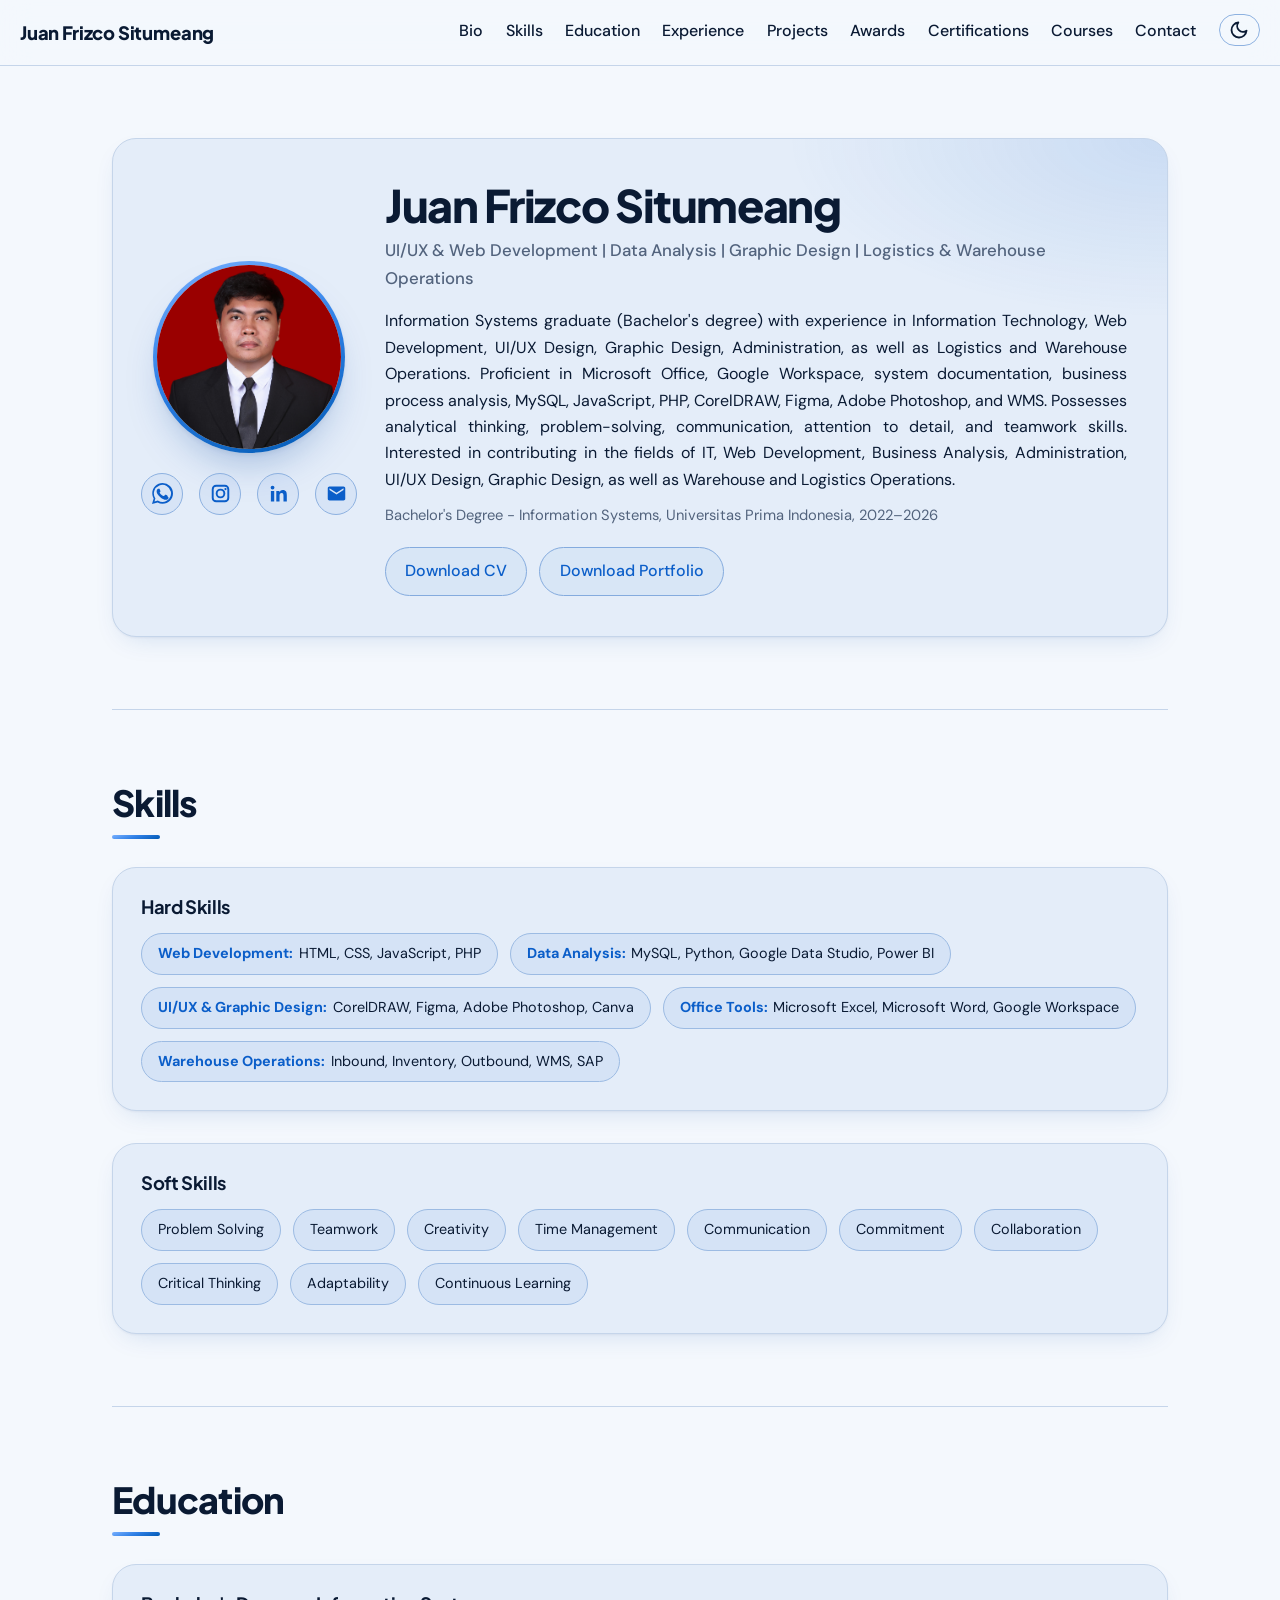
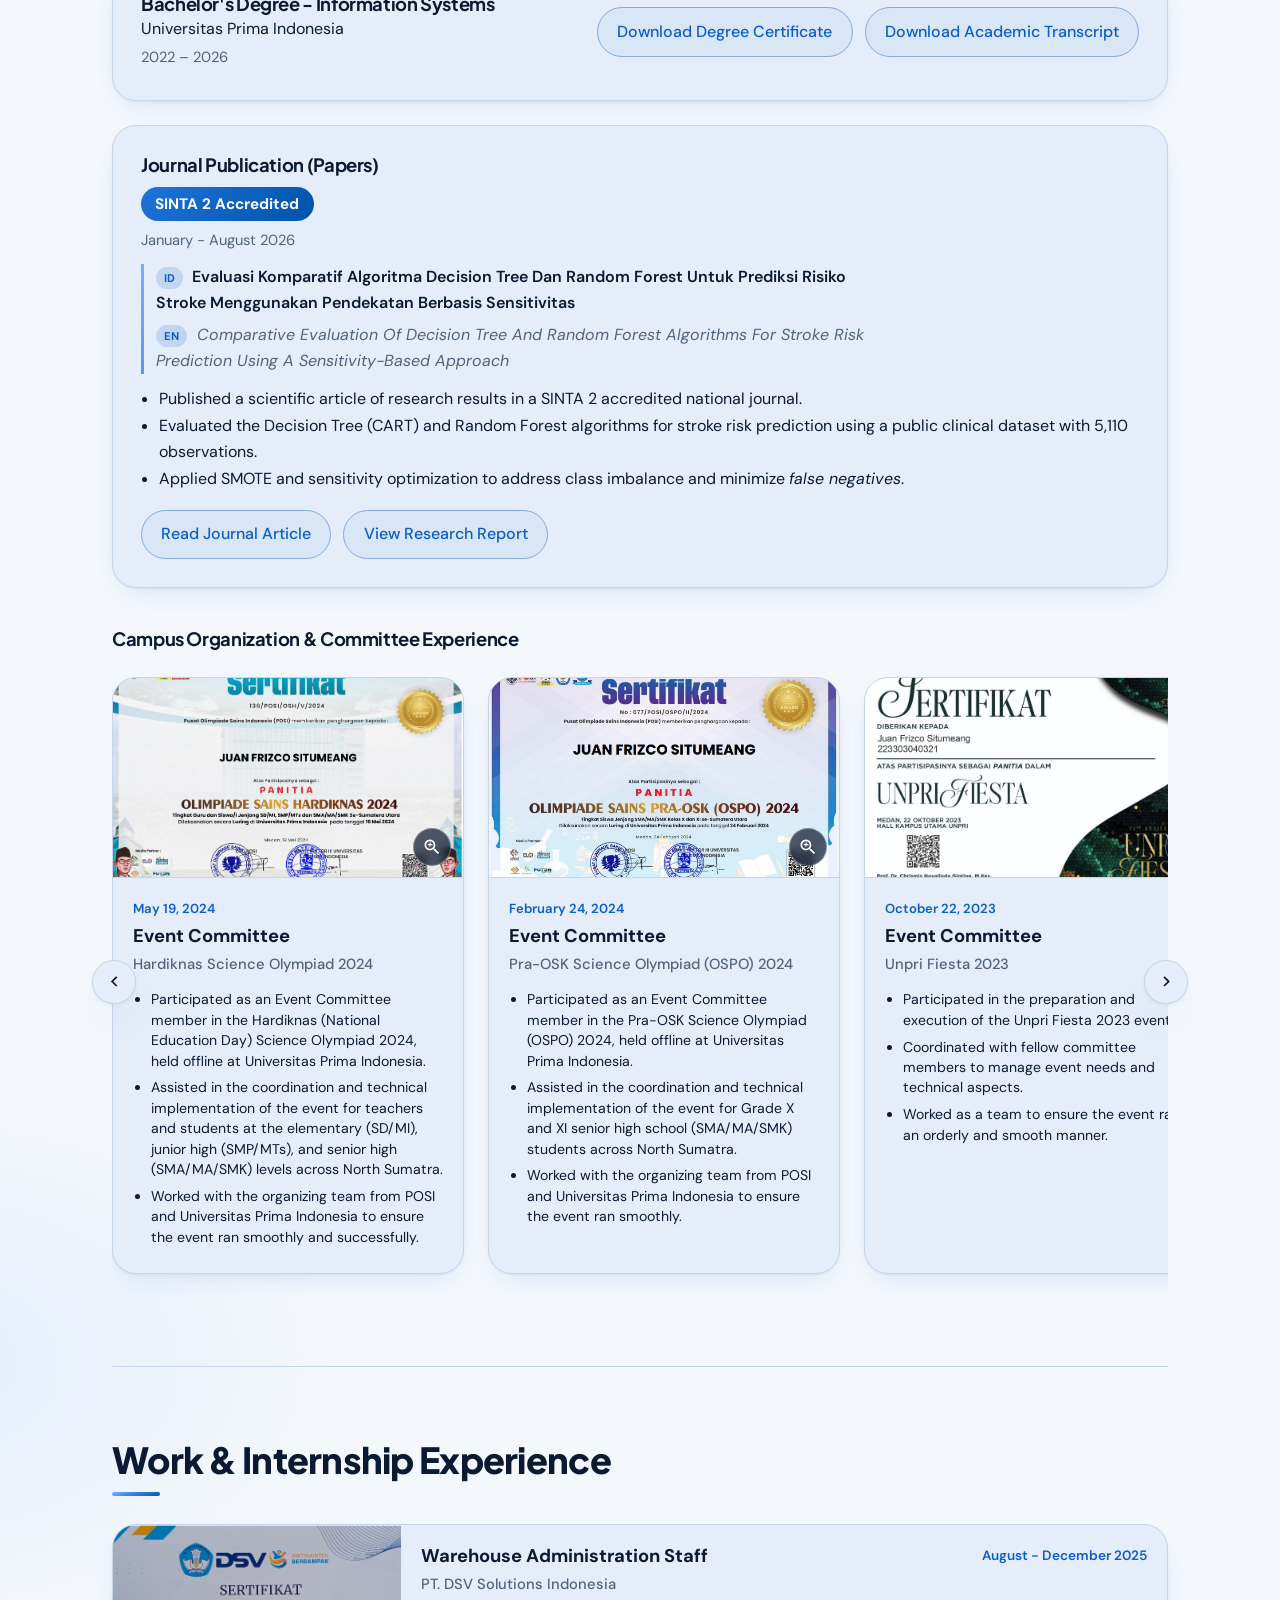
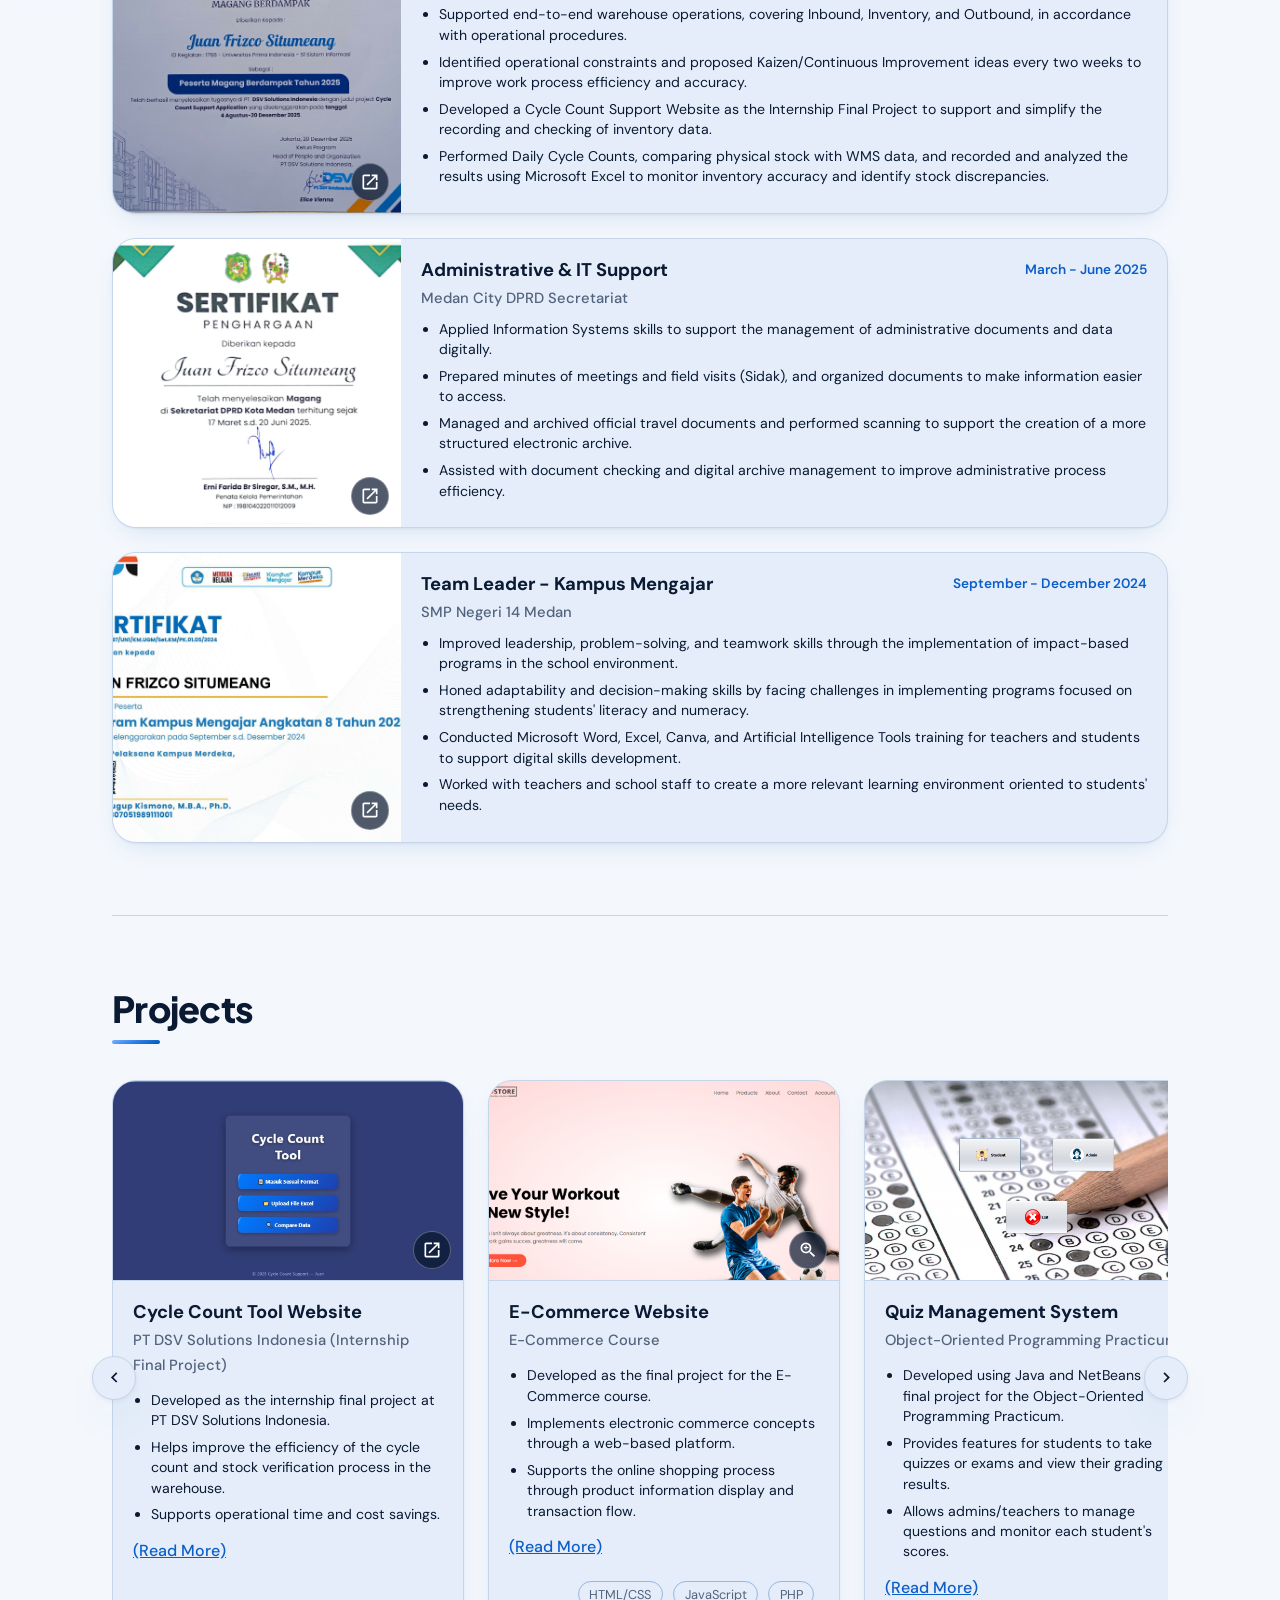
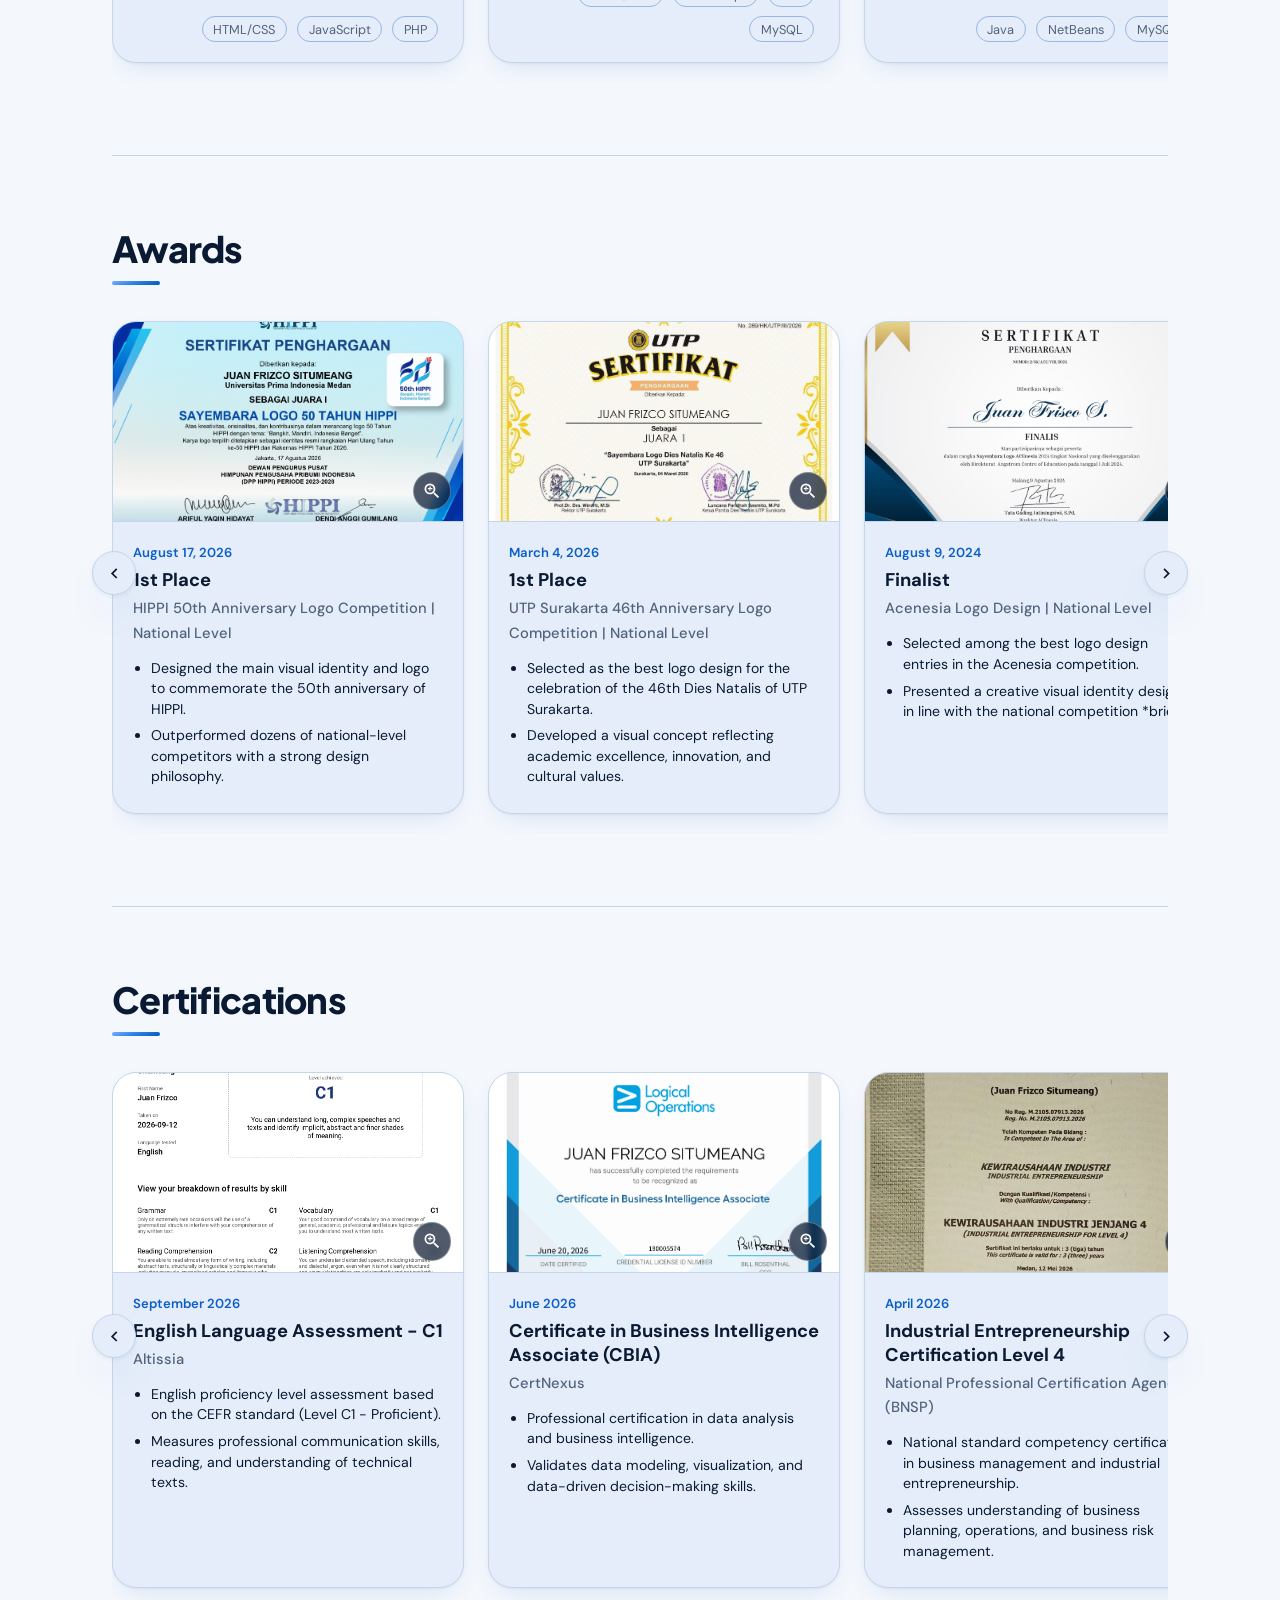
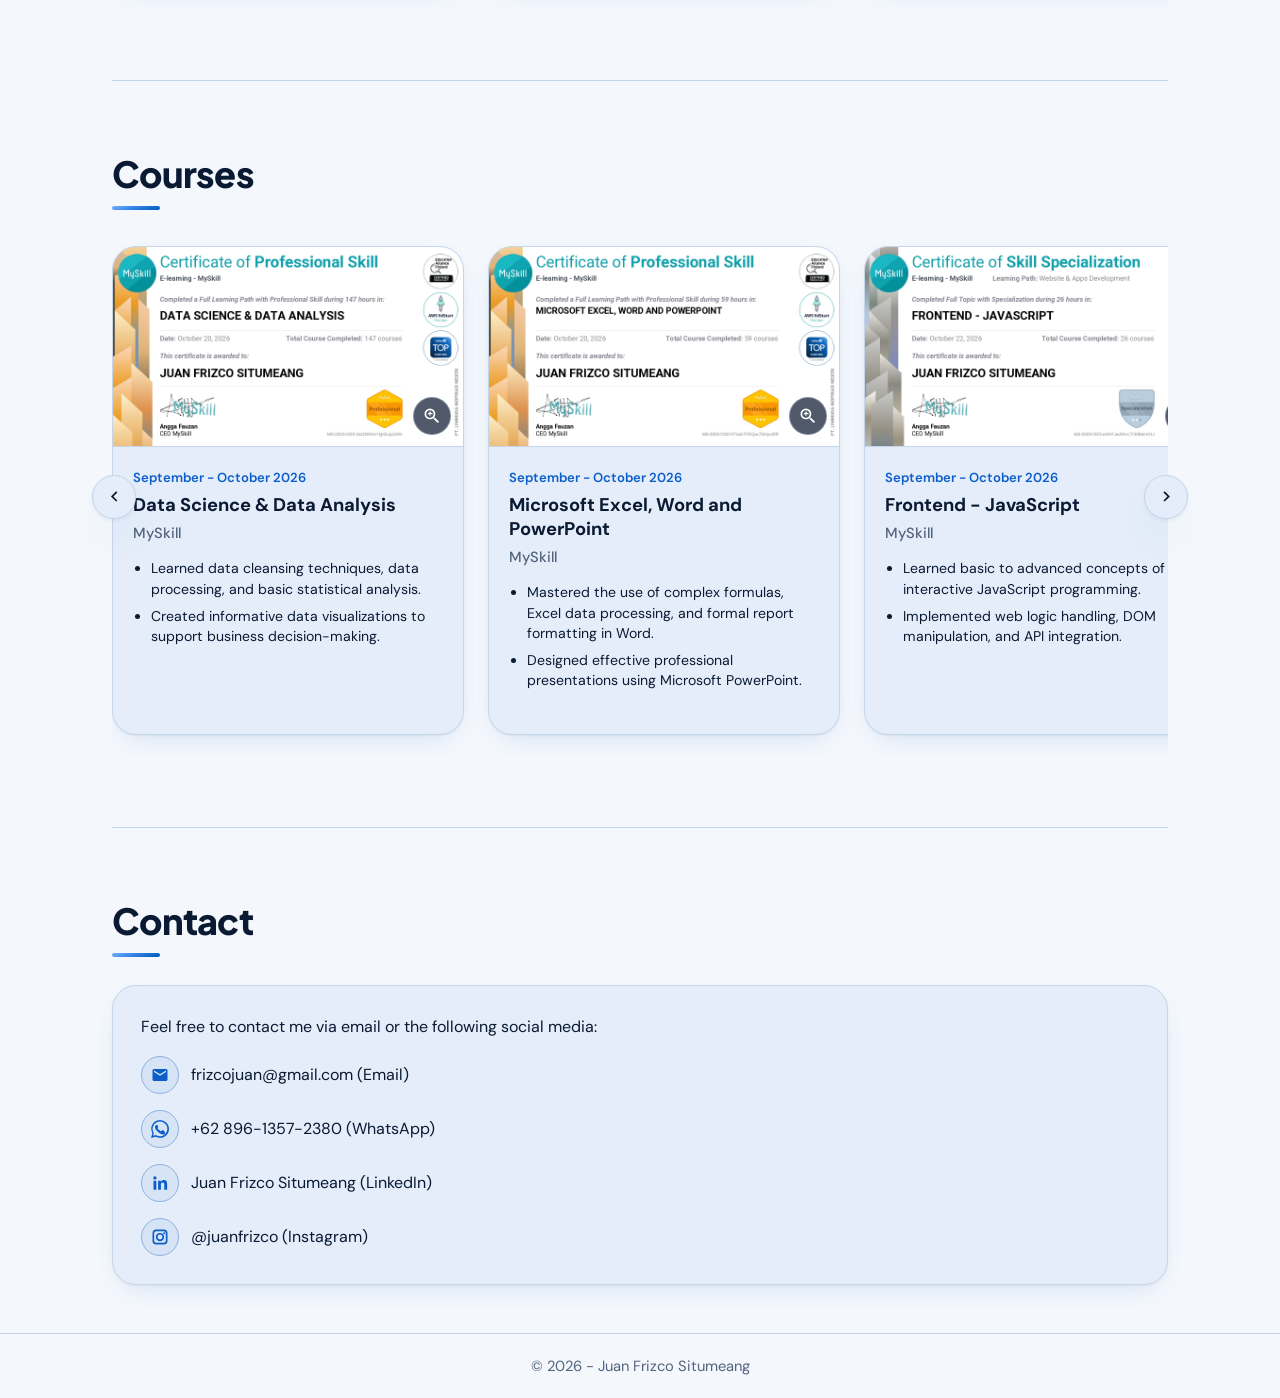
==== index.html @ dff6f7a7 "Add files via upload" ====
<!DOCTYPE html>
<html lang="en">
<head>
<meta charset="utf-8">
<meta name="viewport" content="width=device-width, initial-scale=1">
<title>Juan Frizco Situmeang | Portfolio </title>
<meta name="description" content="Portfolio of Juan Frizco Situmeang">
<link rel="icon" type="image/png" href="logojuone.png">
<link rel="preconnect" href="https://fonts.googleapis.com">
<link rel="preconnect" href="https://fonts.gstatic.com" crossorigin>
<link href="https://fonts.googleapis.com/css2?family=Plus+Jakarta+Sans:wght@600;700;800&family=DM+Sans:wght@400;500;700&display=swap" rel="stylesheet">
<link rel="stylesheet" href="style.css">
</head>
<body>

<header>
  <div class="bar">
    <a class="brand" href="#bio"> Juan Frizco Situmeang</a>
    <nav aria-label="Main navigation">
      <ul>
        <li><a href="#bio">Bio</a></li>
        <li><a href="#skills">Skills</a></li>
        <li><a href="#education">Education</a></li>
        <li><a href="#experience">Experience</a></li>
        <li><a href="#projects">Projects</a></li>
        <li><a href="#awards">Awards</a></li>
        <li><a href="#certificates">Certifications</a></li>
        <li><a href="#courses">Courses</a></li>
        <li><a href="#contact">Contact</a></li>
        <!-- Dark/Light Mode Button -->
        <li>
          <button id="themeToggle" class="theme-toggle-btn" aria-label="Toggle Theme" title="Toggle Theme">
            <span id="themeIcon" style="display: inline-flex; align-items: center; justify-content: center;">
              <svg viewBox="0 0 24 24" width="20" height="20" fill="none" stroke="currentColor" stroke-width="2.2" stroke-linecap="round" stroke-linejoin="round"><path d="M21 12.79A9 9 0 1 1 11.21 3 7 7 0 0 0 21 12.79z"/></svg>
            </span>
          </button>
        </li>
      </ul>
    </nav>
  </div>
</header>

<main>

<section id="bio">
    <div class="info-card">
      <div class="profile">
        
        <!-- Left Column: Avatar Photo & Social Media Icons -->
        <div class="profile-left">
          <div class="avatar">
            <img src="unnamed.jpg" alt="Photo of Juan">
          </div>

          <div class="social-links" aria-label="Social media">
            <a href="https://wa.me/6289613572380" target="_blank" rel="noopener noreferrer" aria-label="WhatsApp" title="WhatsApp">
              <svg viewBox="0 0 24 24" aria-hidden="true">
                <path d="M20.5 3.5A11.8 11.8 0 0 0 12.1 0C5.6 0 .3 5.3.3 11.8c0 2.1.6 4.2 1.6 6L0 24l6.4-1.7a12 12 0 0 0 5.7 1.4h.1c6.5 0 11.8-5.3 11.8-11.8 0-3.2-1.3-6.2-3.5-8.4ZM12.1 21.7a9.8 9.8 0 0 1-5-1.4l-.4-.2-3.8 1 1-3.7-.3-.4a9.8 9.8 0 1 1 8.5 4.7Zm5.4-7.3c-.3-.2-1.7-.9-2-.9-.3-.1-.5-.2-.7.2-.2.3-.8.9-1 1.1-.2.2-.4.2-.7.1-1.9-.9-3.1-1.7-4.3-3.8-.3-.5.3-.5.8-1.5.1-.2 0-.4 0-.6l-.9-2.1c-.2-.5-.5-.4-.7-.4h-.6c-.2 0-.6.1-.9.4-.3.3-1.2 1.2-1.2 2.8s1.2 3.2 1.4 3.4c.2.2 2.4 3.7 5.9 5.2 2.2 1 3.1 1.1 4.2.9.7-.1 1.7-.7 1.9-1.4.2-.7.2-1.3.1-1.4-.1-.2-.3-.3-.6-.5Z"/>
              </svg>
            </a>
            <a href="https://www.instagram.com/juanfrizco/" target="_blank" rel="noopener noreferrer" aria-label="Instagram" title="Instagram">
              <svg viewBox="0 0 24 24" aria-hidden="true">
                <path d="M7 2h10a5 5 0 0 1 5 5v10a5 5 0 0 1-5 5H7a5 5 0 0 1-5-5V7a5 5 0 0 1 5-5Zm0 2.2A2.8 2.8 0 0 0 4.2 7v10A2.8 2.8 0 0 0 7 19.8h10a2.8 2.8 0 0 0 2.8-2.8V7A2.8 2.8 0 0 0 17 4.2H7Zm5 2.3a5.5 5.5 0 1 1 0 11 5.5 5.5 0 0 1 0-11Zm0 2.2a3.3 3.3 0 1 0 0 6.6 3.3 3.3 0 0 0 0-6.6Zm5.7-3.1a1.3 1.3 0 1 1 0 2.6 1.3 1.3 0 0 1 0-2.6Z"/>
              </svg>
            </a>
            <a href="https://www.linkedin.com/in/juan-frizco-situmeang" target="_blank" rel="noopener noreferrer" aria-label="LinkedIn" title="LinkedIn">
              <svg viewBox="0 0 24 24" aria-hidden="true">
                <path d="M5.2 3a2.2 2.2 0 1 1 0 4.4 2.2 2.2 0 0 1 0-4.4ZM3.3 9h3.8v12H3.3V9Zm6.2 0h3.6v1.6h.1A4 4 0 0 1 16.8 8c4 0 4.7 2.6 4.7 6V21h-3.8v-6.2c0-1.5 0-3.4-2.1-3.4s-2.4 1.6-2.4 3.3V21H9.5V9Z"/>
              </svg>
            </a>
            <a href="https://mail.google.com/mail/?view=cm&fs=1&to=frizcojuan@gmail.com" target="_blank" rel="noopener noreferrer" aria-label="Email" title="Email">
              <svg viewBox="0 0 24 24" aria-hidden="true">
                <path d="M20 4H4c-1.1 0-1.99.9-1.99 2L2 18c0 1.1.9 2 2 2h16c1.1 0 2-.9 2-2V6c0-1.1-.9-2-2-2zm0 4l-8 5-8-5V6l8 5 8-5v2z"/>
              </svg>
            </a>
          </div>
        </div>

        <!-- Right Column: Profile Description & Download Buttons -->
        <div class="profile-content">
          <h1>Juan Frizco Situmeang</h1>
          <p class="role">UI/UX & Web Development | Data Analysis | Graphic Design | Logistics & Warehouse Operations</p>
          <p style="text-align: justify;">
              Information Systems graduate (Bachelor's degree) with experience in Information Technology, Web Development, UI/UX Design, Graphic Design, Administration, as well as Logistics and Warehouse Operations. Proficient in Microsoft Office, Google Workspace, system documentation, business process analysis, MySQL, JavaScript, PHP, CorelDRAW, Figma, Adobe Photoshop, and WMS. Possesses analytical thinking, problem-solving, communication, attention to detail, and teamwork skills. Interested in contributing in the fields of IT, Web Development, Business Analysis, Administration, UI/UX Design, Graphic Design, as well as Warehouse and Logistics Operations.
          </p>
          <p class="meta">Bachelor's Degree - Information Systems, Universitas Prima Indonesia, 2022–2026</p>

        <div class="download-links" aria-label="Download profile documents">
          <a href="CV_JuanFrizcoSitumeang_.pdf" class="download-btn" target="_blank" rel="noopener noreferrer">Download CV</a>
          <a href="portfolio.pdf" class="download-btn" target="_blank" rel="noopener noreferrer">Download Portfolio</a>
        </div>
        </div>

      </div>
    </div>
  </section>

<section id="skills">
    <h2>Skills</h2>
    <div class="skills-container">
      
      <!-- Hard Skills Bubble Card -->
      <div class="info-card">
        <h3>Hard Skills</h3>
        <div class="badge-wrapper" style="margin-top: 1rem;">
          <span class="skill-badge"><strong>Web Development:</strong> HTML, CSS, JavaScript, PHP</span>
          <span class="skill-badge"><strong>Data Analysis:</strong> MySQL, Python, Google Data Studio, Power BI</span>
          <span class="skill-badge"><strong>UI/UX & Graphic Design:</strong>CorelDRAW, Figma, Adobe Photoshop, Canva</span>
          <span class="skill-badge"><strong>Office Tools:</strong> Microsoft Excel, Microsoft Word, Google Workspace</span>
          <span class="skill-badge"><strong>Warehouse Operations:</strong> Inbound, Inventory, Outbound, WMS, SAP</span>
        </div>
      </div>

      <!-- Soft Skills Bubble Card -->
      <div class="info-card">
        <h3>Soft Skills</h3>
        <div class="badge-wrapper" style="margin-top: 1rem;">
          <span class="skill-badge">Problem Solving</span>
          <span class="skill-badge">Teamwork</span>
          <span class="skill-badge">Creativity</span>
          <span class="skill-badge">Time Management</span>
          <span class="skill-badge">Communication</span>
          <span class="skill-badge">Commitment</span>
          <span class="skill-badge">Collaboration</span>
          <span class="skill-badge">Critical Thinking</span>
          <span class="skill-badge">Adaptability</span>
          <span class="skill-badge">Continuous Learning</span>
        </div>
      </div>
    </div>
  </section>

<section id="education">
    <h2>Education</h2>
    
    <div style="display: flex; flex-direction: column; gap: 1.5rem;">
      
      <!-- Formal Education Bubble Card -->
      <div class="info-card">
        <div class="edu-header">
          <div>
            <h3>Bachelor's Degree - Information Systems</h3>
            <p style="margin: 0.15rem 0 0.1rem 0;">Universitas Prima Indonesia</p>
            <div class="meta">2022 – 2026</div>
          </div>
          <div class="download-links" aria-label="Download academic documents">
            <a href="Sertifikat/Ijazah_JuanFrizco.pdf" class="download-btn" target="_blank" rel="noopener noreferrer">Download Degree Certificate </a>
            <a href="Sertifikat/Transkrip_Nilai_JuanFrizco.pdf" class="download-btn" target="_blank" rel="noopener noreferrer">Download Academic Transcript</a>
          </div>
        </div>
      </div>

      <!-- Journal Publication Bubble Card -->
      <div class="info-card">
        <h3 style="margin-bottom: 0.75rem;">Journal Publication (Papers)</h3>
        <div>
          <span class="sinta-badge">SINTA 2 Accredited</span>
          <div class="meta" style="margin-top: 0.4rem;">January - August 2026</div>

          <div class="journal-title-box">
            <p class="journal-title"><span class="lang-badge">ID</span> Evaluasi Komparatif Algoritma Decision Tree Dan Random Forest Untuk Prediksi Risiko Stroke Menggunakan Pendekatan Berbasis Sensitivitas</p>
            <p class="journal-title journal-en"><span class="lang-badge">EN</span> Comparative Evaluation Of Decision Tree And Random Forest Algorithms For Stroke Risk Prediction Using A Sensitivity-Based Approach</p>
          </div>
          <ul style="margin: 0.75rem 0; padding-left: 1.1rem;">
            <li>Published a scientific article of research results in a SINTA 2 accredited national journal.</li>
            <li>Evaluated the Decision Tree (CART) and Random Forest algorithms for stroke risk prediction using a public clinical dataset with 5,110 observations.</li>
            <li>Applied SMOTE and sensitivity optimization to address class imbalance and minimize <em>false negatives</em>.</li>
          </ul>

          <div class="download-links" style="margin-top: 1.1rem;">
            <a href="jurnal_juan.pdf" class="download-btn" target="_blank" rel="noopener noreferrer">Read Journal Article</a>
            <a href="https://perpustakaan.unprimdn.ac.id/research_reports/10580" class="download-btn" target="_blank" rel="noopener noreferrer">View Research Report</a>
          </div>
        </div>
      </div>

    </div>

    <!-- Campus Organization & Committee Experience Sub-section Slider -->
    <div style="margin-top: 2.5rem;">
      <h3>Campus Organization & Committee Experience</h3>
      
      <div class="carousel-wrapper">
        <button class="nav-arrow prev" id="prevBtn" aria-label="Scroll left" title="Previous">
          <svg viewBox="0 0 24 24"><path d="M15.41 7.41L14 6l-6 6 6 6 1.41-1.41L10.83 12z"/></svg>
        </button>

        <div class="carousel-container" id="orgCarousel">
          
      <div class="org-card">
        <div class="cert-img-container" onclick="openCertModal('Sertifikat/hardiknas.jpg')" role="button" tabindex="0" aria-label="View Hardiknas Science Olympiad 2024 Certificate">
          <img src="Sertifikat/hardiknas.jpg" alt="Hardiknas Science Olympiad 2024 Certificate" class="card-cert-img" onerror="this.src='https://via.placeholder.com/400x220?text=Sertifikat+Hardiknas'">
          <span class="zoom-btn" title="View full certificate">
            <svg viewBox="0 0 24 24" aria-hidden="true"><path d="M15.5 14h-.79l-.28-.27A6.471 6.471 0 0 0 16 9.5 6.5 6.5 0 1 0 9.5 16c1.61 0 3.09-.59 4.23-1.57l.27.28v.79l5 4.99L20.49 19l-4.99-5zm-6 0C7.01 14 5 11.99 5 9.5S7.01 5 9.5 5 14 7.01 14 9.5 11.99 14 9.5 14zm2.5-4h-2v2H9v-2H7V8.5h2v-2h1.5v2h2V10z"/></svg>
          </span>
        </div>
        <div class="card-body">
          <div class="card-date">May 19, 2024</div>
          <div class="card-title">Event Committee</div>
          <div class="card-subtitle">Hardiknas Science Olympiad 2024</div>
          <ul>
            <li>Participated as an Event Committee member in the Hardiknas (National Education Day) Science Olympiad 2024, held offline at Universitas Prima Indonesia.</li>
            <li>Assisted in the coordination and technical implementation of the event for teachers and students at the elementary (SD/MI), junior high (SMP/MTs), and senior high (SMA/MA/SMK) levels across North Sumatra.</li>
            <li>Worked with the organizing team from POSI and Universitas Prima Indonesia to ensure the event ran smoothly and successfully.</li>
          </ul>
        </div>
      </div>

      <!-- Card (Pra-OSK Science Olympiad 2024) -->
      <div class="org-card">
        <div class="cert-img-container" onclick="openCertModal('Sertifikat/posi.jpg')" role="button" tabindex="0" aria-label="View Pra-OSK Science Olympiad 2024 Certificate">
          <img src="Sertifikat/posi.jpg" alt="Pra-OSK Science Olympiad 2024 Certificate" class="card-cert-img" onerror="this.src='https://via.placeholder.com/400x220?text=Sertifikat+OSPO'">
          <span class="zoom-btn" title="View full certificate">
            <svg viewBox="0 0 24 24" aria-hidden="true"><path d="M15.5 14h-.79l-.28-.27A6.471 6.471 0 0 0 16 9.5 6.5 6.5 0 1 0 9.5 16c1.61 0 3.09-.59 4.23-1.57l.27.28v.79l5 4.99L20.49 19l-4.99-5zm-6 0C7.01 14 5 11.99 5 9.5S7.01 5 9.5 5 14 7.01 14 9.5 11.99 14 9.5 14zm2.5-4h-2v2H9v-2H7V8.5h2v-2h1.5v2h2V10z"/></svg>
          </span>
        </div>
        <div class="card-body">
          <div class="card-date">February 24, 2024</div>
          <div class="card-title">Event Committee</div>
          <div class="card-subtitle">Pra-OSK Science Olympiad (OSPO) 2024</div>
          <ul>
            <li>Participated as an Event Committee member in the Pra-OSK Science Olympiad (OSPO) 2024, held offline at Universitas Prima Indonesia.</li>
            <li>Assisted in the coordination and technical implementation of the event for Grade X and XI senior high school (SMA/MA/SMK) students across North Sumatra.</li>
            <li>Worked with the organizing team from POSI and Universitas Prima Indonesia to ensure the event ran smoothly.</li>
          </ul>
        </div>
      </div>

          <!-- Card 1 (With Zoom) -->
          <div class="org-card">
            <div class="cert-img-container" onclick="openCertModal('Sertifikat/Sertifikat_UnpriFiesta.jpg')">
              <img src="Sertifikat/Sertifikat_UnpriFiesta.jpg" alt="Unpri Fiesta 2023 Certificate" class="card-cert-img" onerror="this.src='https://via.placeholder.com/400x220?text=Sertifikat+Unpri+Fiesta'">
              <span class="zoom-btn" title="View full certificate">
                <svg viewBox="0 0 24 24"><path d="M15.5 14h-.79l-.28-.27A6.471 6.471 0 0 0 16 9.5 6.5 6.5 0 1 0 9.5 16c1.61 0 3.09-.59 4.23-1.57l.27.28v.79l5 4.99L20.49 19l-4.99-5zm-6 0C7.01 14 5 11.99 5 9.5S7.01 5 9.5 5 14 7.01 14 9.5 11.99 14 9.5 14zm2.5-4h-2v2H9v-2H7V8.5h2v-2h1.5v2h2V10z"/></svg>
              </span>
            </div>
            <div class="card-body">
              <div class="card-date">October 22, 2023</div>
              <div class="card-title">Event Committee</div>
              <div class="card-subtitle">Unpri Fiesta 2023</div>
              <ul>
                <li>Participated in the preparation and execution of the Unpri Fiesta 2023 event.</li>
                <li>Coordinated with fellow committee members to manage event needs and technical aspects.</li>
                <li>Worked as a team to ensure the event ran in an orderly and smooth manner.</li>
              </ul>
            </div>
          </div>

          <!-- Card 2 (Photo Retained, No Zoom) -->
          <div class="org-card">
            <div class="cert-img-container-static">
              <img src="Sertifikat/pamas.jpg" alt="PAMAS UNPRI Certificate" class="card-cert-img" onerror="this.src='https://via.placeholder.com/400x220?text=Sertifikat+PAMAS+UNPRI'">
            </div>
            <div class="card-body">
              <div class="card-date">June - August 2023</div>
              <div class="card-title">Graphic Design</div>
              <div class="card-subtitle">PAMAS Universitas Prima Indonesia</div>
              <ul>
                <li>Learned Web Programming, covering UI/UX Design, Front-End, and Back-End.</li>
                <li>Developed Data Analysis skills and visualization using various tools.</li>
                <li>Collaborated on technology projects to apply solutions and improve process efficiency.</li>
              </ul>
            </div>
          </div>

          <!-- Card 3 (Photo Retained, No Zoom) -->
          <div class="org-card">
            <div class="cert-img-container-static">
              <img src="Sertifikat/unpri_creative.png" alt="UNPRI Creative Certificate" class="card-cert-img" onerror="this.src='https://via.placeholder.com/400x220?text=Sertifikat+UNPRI+Creative'">
            </div>
            <div class="card-body">
              <div class="card-date">December 2022 – February 2023</div>
              <div class="card-title">Science and Technology Division</div>
              <div class="card-subtitle">UNPRI Creative</div>
              <ul>
                <li>Designed main posters for various events using CorelDRAW and Adobe Photoshop.</li>
                <li>Created graphic design materials, including posters, brochures, and social media content.</li>
                <li>Collaborated with the team to develop creative designs according to event needs while maintaining quality and timeliness.</li>
              </ul>
            </div>
          </div>

        </div>

        <button class="nav-arrow next" id="nextBtn" aria-label="Scroll right" title="Next">
          <svg viewBox="0 0 24 24"><path d="M10 6L8.59 7.41 13.17 12l-4.58 4.59L10 18l6-6z"/></svg>
        </button>
      </div>
    </div>
  </section>

<section id="experience">
    <h2>Work & Internship Experience</h2>
    
    <div class="exp-list">
      
      <!-- Experience 1 (PT DSV Solutions Indonesia) -->
      <div class="exp-card">
        <div class="exp-img-container" onclick="window.open('Sertifikat/SertifikatJuan_DSV.pdf', '_blank')">
          <img src="Sertifikat/sertifdsv.jpg" alt="PT DSV Solutions Indonesia Certificate" onerror="this.src='https://via.placeholder.com/400x260?text=Sertifikat+DSV'">
          <span class="zoom-btn" title="Open PDF Certificate">
            <svg viewBox="0 0 24 24"><path d="M19 19H5V5h7V3H5c-1.11 0-2 .9-2 2v14c0 1.1.89 2 2 2h14c1.1 0 2-.9 2-2v-7h-2v7zM14 3v2h3.59l-9.83 9.83 1.41 1.41L19 6.41V10h2V3h-7z"/></svg>
          </span>
        </div>
        <div class="card-body">
          <div class="exp-header">
            <div>
              <div class="card-title">Warehouse Administration Staff</div>
              <div class="card-subtitle" style="margin-bottom: 0;">PT. DSV Solutions Indonesia</div>
            </div>
            <div class="exp-date">August - December 2025</div>
          </div>
          <ul>
            <li>Supported end-to-end warehouse operations, covering Inbound, Inventory, and Outbound, in accordance with operational procedures.</li>
            <li>Identified operational constraints and proposed Kaizen/Continuous Improvement ideas every two weeks to improve work process efficiency and accuracy.</li>
            <li>Developed a Cycle Count Support Website as the Internship Final Project to support and simplify the recording and checking of inventory data.</li>
            <li>Performed Daily Cycle Counts, comparing physical stock with WMS data, and recorded and analyzed the results using Microsoft Excel to monitor inventory accuracy and identify stock discrepancies.</li>
          </ul>
        </div>
      </div>

      <!-- Experience 2 (Medan City DPRD Secretariat) -->
      <div class="exp-card">
        <div class="exp-img-container" onclick="window.open('Sertifikat/Sertifikat_Juan_DPRD.pdf', '_blank')">
          <img src="Sertifikat/DPRD.jpg" alt="Medan City DPRD Certificate" onerror="this.src='https://via.placeholder.com/400x260?text=Sertifikat+DPRD'">
          <span class="zoom-btn" title="Open PDF Certificate">
            <svg viewBox="0 0 24 24"><path d="M19 19H5V5h7V3H5c-1.11 0-2 .9-2 2v14c0 1.1.89 2 2 2h14c1.1 0 2-.9 2-2v-7h-2v7zM14 3v2h3.59l-9.83 9.83 1.41 1.41L19 6.41V10h2V3h-7z"/></svg>
          </span>
        </div>
        <div class="card-body">
          <div class="exp-header">
            <div>
              <div class="card-title">Administrative & IT Support</div>
              <div class="card-subtitle" style="margin-bottom: 0;">Medan City DPRD Secretariat</div>
            </div>
            <div class="exp-date">March - June 2025</div>
          </div>
          <ul>
            <li>Applied Information Systems skills to support the management of administrative documents and data digitally.</li>
            <li>Prepared minutes of meetings and field visits (Sidak), and organized documents to make information easier to access.</li>
            <li>Managed and archived official travel documents and performed scanning to support the creation of a more structured electronic archive.</li>
            <li>Assisted with document checking and digital archive management to improve administrative process efficiency.</li>
          </ul>
        </div>
      </div>

      <!-- Experience 3 (Kampus Mengajar - SMP Negeri 14 Medan) -->
      <div class="exp-card">
        <div class="exp-img-container" onclick="window.open('Sertifikat/Sertifikat_Kampus.pdf', '_blank')">
          <img src="Sertifikat/kampusmengajar.jpg" alt="Kampus Mengajar Certificate" onerror="this.src='https://via.placeholder.com/400x260?text=Sertifikat+Kampus+Mengajar'">
          <span class="zoom-btn" title="Open PDF Certificate">
            <svg viewBox="0 0 24 24"><path d="M19 19H5V5h7V3H5c-1.11 0-2 .9-2 2v14c0 1.1.89 2 2 2h14c1.1 0 2-.9 2-2v-7h-2v7zM14 3v2h3.59l-9.83 9.83 1.41 1.41L19 6.41V10h2V3h-7z"/></svg>
          </span>
        </div>
        <div class="card-body">
          <div class="exp-header">
            <div>
              <div class="card-title">Team Leader - Kampus Mengajar</div>
              <div class="card-subtitle" style="margin-bottom: 0;">SMP Negeri 14 Medan</div>
            </div>
            <div class="exp-date">September - December 2024</div>
          </div>
          <ul>
            <li>Improved leadership, problem-solving, and teamwork skills through the implementation of impact-based programs in the school environment.</li>
            <li>Honed adaptability and decision-making skills by facing challenges in implementing programs focused on strengthening students' literacy and numeracy.</li>
            <li>Conducted Microsoft Word, Excel, Canva, and Artificial Intelligence Tools training for teachers and students to support digital skills development.</li>
            <li>Worked with teachers and school staff to create a more relevant learning environment oriented to students' needs.</li>
          </ul>
        </div>
      </div>

    </div>
  </section>

<section id="projects">
    <h2>Projects</h2>
    
    <div class="carousel-wrapper">
      <button class="nav-arrow prev" id="projectPrevBtn" aria-label="Scroll left" title="Previous">
        <svg viewBox="0 0 24 24"><path d="M15.41 7.41L14 6l-6 6 6 6 1.41-1.41L10.83 12z"/></svg>
      </button>

      <div class="carousel-container" id="projectCarousel">
        
        <!-- Project 1 -->
        <div class="org-card">
          <div class="cert-img-container" onclick="window.open('https://mdncyclecountsupport.netlify.app/index.html', '_blank')">
            <img src="Gambar/dsv1.jpg" alt="Cycle Count Tool Website" class="card-cert-img" onerror="this.src='https://via.placeholder.com/400x220?text=Website+Cycle+Count+Tool'">
            <span class="zoom-btn" title="Visit Website">
              <svg viewBox="0 0 24 24"><path d="M19 19H5V5h7V3H5c-1.11 0-2 .9-2 2v14c0 1.1.89 2 2 2h14c1.1 0 2-.9 2-2v-7h-2v7zM14 3v2h3.59l-9.83 9.83 1.41 1.41L19 6.41V10h2V3h-7z"/></svg>
            </span>
          </div>
          <div class="card-body">
            <div class="card-title">Cycle Count Tool Website</div>
            <div class="card-subtitle">PT DSV Solutions Indonesia (Internship Final Project)</div>
            <ul>
              <li>Developed as the internship final project at PT DSV Solutions Indonesia.</li>
              <li>Helps improve the efficiency of the cycle count and stock verification process in the warehouse.</li>
              <li>Supports operational time and cost savings.</li>
            </ul>
            <p style="margin: 0.4rem 0 0 0;"><a href="project1.html">(Read More)</a></p>
            <div style="display: flex; justify-content: flex-end; align-items: center; gap: 0.35rem; flex-wrap: wrap; margin-top: auto; padding-top: 0.75rem;">
              <span class="tag">HTML/CSS</span>
              <span class="tag">JavaScript</span>
              <span class="tag">PHP</span>
            </div>
          </div>
        </div>

        <!-- Project 2 -->
        <div class="org-card">
          <div class="cert-img-container" onclick="openGalleryModal(['Gambar/Ecommerce1.png', 'Gambar/Ecommerce2.png', 'Gambar/Ecommerce3.png'])">
            <img src="Gambar/Ecommerce1.png" alt="E-Commerce Website" class="card-cert-img" onerror="this.src='https://via.placeholder.com/400x220?text=Website+E-Commerce'">
            <span class="zoom-btn" title="View Project Gallery">
              <svg viewBox="0 0 24 24"><path d="M15.5 14h-.79l-.28-.27A6.471 6.471 0 0 0 16 9.5 6.5 6.5 0 1 0 9.5 16c1.61 0 3.09-.59 4.23-1.57l.27.28v.79l5 4.99L20.49 19l-4.99-5zm-6 0C7.01 14 5 11.99 5 9.5S7.01 5 9.5 5 14 7.01 14 9.5 11.99 14 9.5 14zm2.5-4h-2v2H9v-2H7V8.5h2v-2h1.5v2h2V10z"/></svg>
            </span>
          </div>
          <div class="card-body">
            <div class="card-title">E-Commerce Website</div>
            <div class="card-subtitle">E-Commerce Course</div>
            <ul>
              <li>Developed as the final project for the E-Commerce course.</li>
              <li>Implements electronic commerce concepts through a web-based platform.</li>
              <li>Supports the online shopping process through product information display and transaction flow.</li>
            </ul>
            <p style="margin: 0.4rem 0 0 0;"><a href="project2.html">(Read More)</a></p>
            <div style="display: flex; justify-content: flex-end; align-items: center; gap: 0.35rem; flex-wrap: wrap; margin-top: auto; padding-top: 0.75rem;">
              <span class="tag">HTML/CSS</span>
              <span class="tag">JavaScript</span>
              <span class="tag">PHP</span>
              <span class="tag">MySQL</span>
            </div>
          </div>
        </div>

        <!-- Project 3 -->
        <div class="org-card">
          <div class="cert-img-container" onclick="openGalleryModal(['Gambar/java1.png', 'Gambar/java2.png', 'Gambar/java4.png', 'Gambar/java5.png', 'Gambar/java6.png', 'Gambar/java7.png', 'Gambar/java8.png'])">
            <img src="Gambar/java1.png" alt="Quiz Management System" class="card-cert-img" onerror="this.src='https://via.placeholder.com/400x220?text=Sistem+Manajemen+Kuis'">
            <span class="zoom-btn" title="View Project Gallery">
              <svg viewBox="0 0 24 24"><path d="M15.5 14h-.79l-.28-.27A6.471 6.471 0 0 0 16 9.5 6.5 6.5 0 1 0 9.5 16c1.61 0 3.09-.59 4.23-1.57l.27.28v.79l5 4.99L20.49 19l-4.99-5zm-6 0C7.01 14 5 11.99 5 9.5S7.01 5 9.5 5 14 7.01 14 9.5 14zm2.5-4h-2v2H9v-2H7V8.5h2v-2h1.5v2h2V10z"/></svg>
            </span>
          </div>
          <div class="card-body">
            <div class="card-title">Quiz Management System</div>
            <div class="card-subtitle">Object-Oriented Programming Practicum</div>
            <ul>
              <li>Developed using Java and NetBeans as the final project for the Object-Oriented Programming Practicum.</li>
              <li>Provides features for students to take quizzes or exams and view their grading results.</li>
              <li>Allows admins/teachers to manage questions and monitor each student's scores.</li>
            </ul>
            <p style="margin: 0.4rem 0 0 0;"><a href="project3.html">(Read More)</a></p>
            <div style="display: flex; justify-content: flex-end; align-items: center; gap: 0.35rem; flex-wrap: wrap; margin-top: auto; padding-top: 0.75rem;">
              <span class="tag">Java</span>
              <span class="tag">NetBeans</span>
              <span class="tag">MySQL</span>
            </div>
          </div>
        </div>

        <!-- Project 4 -->
        <div class="org-card">
          <div class="cert-img-container" onclick="window.open('https://www.figma.com/design/m0tF1Vtq6NB3T04qX38SyQ/E-Learning?node-id=0-1&t=rjaLMO5j1XRFnh5p-0', '_blank')">
            <img src="Gambar/Andro1.jpg" alt="UI/UX Design of a Mobile Programming Learning App" class="card-cert-img" onerror="this.src='https://via.placeholder.com/400x220?text=UI%2FUX+Belajar+Mobile'">
            <span class="zoom-btn" title="Visit Project Link">
              <svg viewBox="0 0 24 24"><path d="M19 19H5V5h7V3H5c-1.11 0-2 .9-2 2v14c0 1.1.89 2 2 2h14c1.1 0 2-.9 2-2v-7h-2v7zM14 3v2h3.59l-9.83 9.83 1.41 1.41L19 6.41V10h2V3h-7z"/></svg>
            </span>
          </div>
          <div class="card-body">
            <div class="card-title">UI/UX Design of a Mobile Programming Learning App</div>
            <div class="card-subtitle">Mobile Programming Practicum (Java Android)</div>
            <ul>
              <li>Designed as the final project for the Java Android-based Mobile Programming Practicum course.</li>
              <li>Covers user interface (UI) design and user experience (UX) design.</li>
            </ul>
            <p style="margin: 0.4rem 0 0 0;"><a href="project4.html">(Read More)</a></p>
            <div style="display: flex; justify-content: flex-end; align-items: center; gap: 0.35rem; flex-wrap: wrap; margin-top: auto; padding-top: 0.75rem;">
              <span class="tag">Figma</span>
              <span class="tag">Android Studio</span>
              <span class="tag">Java</span>
            </div>
          </div>
        </div>

      </div>

      <button class="nav-arrow next" id="projectNextBtn" aria-label="Scroll right" title="Next">
        <svg viewBox="0 0 24 24"><path d="M10 6L8.59 7.41 13.17 12l-4.58 4.59L10 18l6-6z"/></svg>
      </button>
    </div>
  </section>

<section id="awards">
    <h2>Awards</h2>
    
    <div class="carousel-wrapper">
      <button class="nav-arrow prev" id="awardPrevBtn" aria-label="Scroll left" title="Previous">
        <svg viewBox="0 0 24 24"><path d="M15.41 7.41L14 6l-6 6 6 6 1.41-1.41L10.83 12z"/></svg>
      </button>

      <div class="carousel-container" id="awardCarousel">
        
        <!-- Award 1 (1st Place HIPPI Logo) -->
        <div class="org-card">
          <div class="cert-img-container" onclick="openCertModal('Sertifikat/HIPPI_Sertifikat.jpg')">
            <img src="Sertifikat/HIPPI_Sertifikat.jpg" alt="1st Place HIPPI Logo" class="card-cert-img" onerror="this.src='https://via.placeholder.com/400x220?text=Juara+1+Logo+HIPPI'">
            <span class="zoom-btn" title="View full certificate">
              <svg viewBox="0 0 24 24"><path d="M15.5 14h-.79l-.28-.27A6.471 6.471 0 0 0 16 9.5 6.5 6.5 0 1 0 9.5 16c1.61 0 3.09-.59 4.23-1.57l.27.28v.79l5 4.99L20.49 19l-4.99-5zm-6 0C7.01 14 5 11.99 5 9.5S7.01 5 9.5 5 14 7.01 14 9.5 11.99 14 9.5 14zm2.5-4h-2v2H9v-2H7V8.5h2v-2h1.5v2h2V10z"/></svg>
            </span>
          </div>
          <div class="card-body">
            <div class="card-date">August 17, 2026</div>
            <div class="card-title">1st Place</div>
            <div class="card-subtitle">HIPPI 50th Anniversary Logo Competition | National Level</div>
            <ul>
              <li>Designed the main visual identity and logo to commemorate the 50th anniversary of HIPPI.</li>
              <li>Outperformed dozens of national-level competitors with a strong design philosophy.</li>
            </ul>
          </div>
        </div>

        <!-- Award 2 (1st Place UTP Surakarta Logo) -->
        <div class="org-card">
          <div class="cert-img-container" onclick="openCertModal('Sertifikat/UTP_Surakarta.jpg')">
            <img src="Sertifikat/UTP_Surakarta.jpg" alt="1st Place UTP Surakarta Logo" class="card-cert-img" onerror="this.src='https://via.placeholder.com/400x220?text=Juara+1+UTP+Surakarta'">
            <span class="zoom-btn" title="View full certificate">
              <svg viewBox="0 0 24 24"><path d="M15.5 14h-.79l-.28-.27A6.471 6.471 0 0 0 16 9.5 6.5 6.5 0 1 0 9.5 16c1.61 0 3.09-.59 4.23-1.57l.27.28v.79l5 4.99L20.49 19l-4.99-5zm-6 0C7.01 14 5 11.99 5 9.5S7.01 5 9.5 5 14 7.01 14 9.5 11.99 14 9.5 14zm2.5-4h-2v2H9v-2H7V8.5h2v-2h1.5v2h2V10z"/></svg>
            </span>
          </div>
          <div class="card-body">
            <div class="card-date">March 4, 2026</div>
            <div class="card-title">1st Place</div>
            <div class="card-subtitle">UTP Surakarta 46th Anniversary Logo Competition | National Level</div>
            <ul>
              <li>Selected as the best logo design for the celebration of the 46th Dies Natalis of UTP Surakarta.</li>
              <li>Developed a visual concept reflecting academic excellence, innovation, and cultural values.</li>
            </ul>
          </div>
        </div>

        <!-- Award 3 (Acenesia Logo Design Finalist) -->
        <div class="org-card">
          <div class="cert-img-container" onclick="openCertModal('Sertifikat/Sertifikat_Finalis_Acenesia.jpg')">
            <img src="Sertifikat/Sertifikat_Finalis_Acenesia.jpg" alt="Acenesia Logo Design Finalist" class="card-cert-img" onerror="this.src='https://via.placeholder.com/400x220?text=Finalis+Logo+Acenesia'">
            <span class="zoom-btn" title="View full certificate">
              <svg viewBox="0 0 24 24"><path d="M15.5 14h-.79l-.28-.27A6.471 6.471 0 0 0 16 9.5 6.5 6.5 0 1 0 9.5 16c1.61 0 3.09-.59 4.23-1.57l.27.28v.79l5 4.99L20.49 19l-4.99-5zm-6 0C7.01 14 5 11.99 5 9.5S7.01 5 9.5 5 14 7.01 14 9.5 11.99 14 9.5 14zm2.5-4h-2v2H9v-2H7V8.5h2v-2h1.5v2h2V10z"/></svg>
            </span>
          </div>
          <div class="card-body">
            <div class="card-date">August 9, 2024</div>
            <div class="card-title">Finalist</div>
            <div class="card-subtitle">Acenesia Logo Design | National Level</div>
            <ul>
              <li>Selected among the best logo design entries in the Acenesia competition.</li>
              <li>Presented a creative visual identity design in line with the national competition *brief*.</li>
            </ul>
          </div>
        </div>

      </div>

      <button class="nav-arrow next" id="awardNextBtn" aria-label="Scroll right" title="Next">
        <svg viewBox="0 0 24 24"><path d="M10 6L8.59 7.41 13.17 12l-4.58 4.59L10 18l6-6z"/></svg>
      </button>
    </div>
  </section>

<section id="certificates">
    <h2>Certifications</h2>
    
    <div class="carousel-wrapper">
      <button class="nav-arrow prev" id="certPrevBtn" aria-label="Scroll left" title="Previous">
        <svg viewBox="0 0 24 24"><path d="M15.41 7.41L14 6l-6 6 6 6 1.41-1.41L10.83 12z"/></svg>
      </button>

      <div class="carousel-container" id="certCarousel">

                <!-- Certificate 3 (With Zoom Modal) -->
        <div class="org-card">
          <div class="cert-img-container" onclick="openCertModal('Sertifikat/Altissia.jpg')">
            <img src="Sertifikat/Altissia.jpg" alt="English Language Assessment - B1" class="card-cert-img" onerror="this.src='https://via.placeholder.com/400x220?text=Sertifikat+Altissia'">
            <span class="zoom-btn" title="View full certificate">
              <svg viewBox="0 0 24 24"><path d="M15.5 14h-.79l-.28-.27A6.471 6.471 0 0 0 16 9.5 6.5 6.5 0 1 0 9.5 16c1.61 0 3.09-.59 4.23-1.57l.27.28v.79l5 4.99L20.49 19l-4.99-5zm-6 0C7.01 14 5 11.99 5 9.5S7.01 5 9.5 5 14 7.01 14 9.5 11.99 14 9.5 14zm2.5-4h-2v2H9v-2H7V8.5h2v-2h1.5v2h2V10z"/></svg>
            </span>
          </div>
          <div class="card-body">
            <div class="card-date">September 2026</div>
            <div class="card-title">English Language Assessment - C1</div>
            <div class="card-subtitle">Altissia</div>
            <ul>
              <li>English proficiency level assessment based on the CEFR standard (Level C1 - Proficient).</li>
              <li>Measures professional communication skills, reading, and understanding of technical texts.</li>
            </ul>
          </div>
        </div>
        
        <!-- Certificate 1 (With Zoom Modal) -->
        <div class="org-card">
          <div class="cert-img-container" onclick="openCertModal('Sertifikat/Sertifikat_CBIA.jpg')">
            <img src="Sertifikat/Sertifikat_CBIA.jpg" alt="Certificate in Business Intelligence Associate" class="card-cert-img" onerror="this.src='https://via.placeholder.com/400x220?text=Sertifikat+CBIA'">
            <span class="zoom-btn" title="View full certificate">
              <svg viewBox="0 0 24 24"><path d="M15.5 14h-.79l-.28-.27A6.471 6.471 0 0 0 16 9.5 6.5 6.5 0 1 0 9.5 16c1.61 0 3.09-.59 4.23-1.57l.27.28v.79l5 4.99L20.49 19l-4.99-5zm-6 0C7.01 14 5 11.99 5 9.5S7.01 5 9.5 5 14 7.01 14 9.5 11.99 14 9.5 14zm2.5-4h-2v2H9v-2H7V8.5h2v-2h1.5v2h2V10z"/></svg>
            </span>
          </div>
          <div class="card-body">
            <div class="card-date">June 2026</div>
            <div class="card-title">Certificate in Business Intelligence Associate (CBIA)</div>
            <div class="card-subtitle">CertNexus</div>
            <ul>
              <li>Professional certification in data analysis and business intelligence.</li>
              <li>Validates data modeling, visualization, and data-driven decision-making skills.</li>
            </ul>
          </div>
        </div>

        <!-- Certificate 2 (With Zoom Modal) -->
<!-- Certificate 2 (BNSP - Opens PDF in a New Tab) -->
        <div class="org-card">
          <div class="cert-img-container" onclick="window.open('Sertifikat/Sertifikat_BNSP_1.pdf', '_blank')">
            <img src="Sertifikat/BNSP.jpg" alt="Industrial Entrepreneurship Certification Level 4" class="card-cert-img" onerror="this.src='https://via.placeholder.com/400x220?text=Sertifikat+BNSP'">
            <span class="zoom-btn" title="Open PDF Certificate">
              <!-- Document / External Link Icon -->
              <svg viewBox="0 0 24 24"><path d="M19 19H5V5h7V3H5c-1.11 0-2 .9-2 2v14c0 1.1.89 2 2 2h14c1.1 0 2-.9 2-2v-7h-2v7zM14 3v2h3.59l-9.83 9.83 1.41 1.41L19 6.41V10h2V3h-7z"/></svg>
            </span>
          </div>
          <div class="card-body">
            <div class="card-date">April 2026</div>
            <div class="card-title">Industrial Entrepreneurship Certification Level 4</div>
            <div class="card-subtitle">National Professional Certification Agency (BNSP)</div>
            <ul>
              <li>National standard competency certification in business management and industrial entrepreneurship.</li>
              <li>Assesses understanding of business planning, operations, and business risk management.</li>
            </ul>
          </div>
        </div>

      </div>

      <button class="nav-arrow next" id="certNextBtn" aria-label="Scroll right" title="Next">
        <svg viewBox="0 0 24 24"><path d="M10 6L8.59 7.41 13.17 12l-4.58 4.59L10 18l6-6z"/></svg>
      </button>
    </div>
  </section>


<section id="courses">
    <h2>Courses</h2>
    
    <div class="carousel-wrapper">
      <button class="nav-arrow prev" id="coursePrevBtn" aria-label="Scroll left" title="Previous">
        <svg viewBox="0 0 24 24"><path d="M15.41 7.41L14 6l-6 6 6 6 1.41-1.41L10.83 12z"/></svg>
      </button>

      <div class="carousel-container" id="courseCarousel">
        
        <!-- Course 2 (MySkill - Data Science Data Analysis) -->
        <div class="org-card">
          <div class="cert-img-container" onclick="openCertModal('Sertifikat/DataAnalisis.jpg')">
            <img src="Sertifikat/DataAnalisis.jpg" alt="Data Science Data Analysis" class="card-cert-img" onerror="this.src='https://via.placeholder.com/400x220?text=Data+Science+Analysis'">
            <span class="zoom-btn" title="View full certificate">
              <svg viewBox="0 0 24 24"><path d="M15.5 14h-.79l-.28-.27A6.471 6.471 0 0 0 16 9.5 6.5 6.5 0 1 0 9.5 16c1.61 0 3.09-.59 4.23-1.57l.27.28v.79l5 4.99L20.49 19l-4.99-5zm-6 0C7.01 14 5 11.99 5 9.5S7.01 5 9.5 5 14 7.01 14 9.5 11.99 14 9.5 14zm2.5-4h-2v2H9v-2H7V8.5h2v-2h1.5v2h2V10z"/></svg>
            </span>
          </div>
          <div class="card-body">
            <div class="card-date">September - October 2026</div>
            <div class="card-title">Data Science & Data Analysis</div>
            <div class="card-subtitle">MySkill</div>
            <ul>
              <li>Learned data cleansing techniques, data processing, and basic statistical analysis.</li>
              <li>Created informative data visualizations to support business decision-making.</li>
            </ul>
          </div>
        </div>

        <!-- Course 3 (MySkill - Microsoft Excel, Word and PowerPoint) -->
        <div class="org-card">
          <div class="cert-img-container" onclick="openCertModal('Sertifikat/Microsoft.jpg')">
            <img src="Sertifikat/Microsoft.jpg" alt="Microsoft Excel, Word and PowerPoint" class="card-cert-img" onerror="this.src='https://via.placeholder.com/400x220?text=Ms+Office+Mastery'">
            <span class="zoom-btn" title="View full certificate">
              <svg viewBox="0 0 24 24"><path d="M15.5 14h-.79l-.28-.27A6.471 6.471 0 0 0 16 9.5 6.5 6.5 0 1 0 9.5 16c1.61 0 3.09-.59 4.23-1.57l.27.28v.79l5 4.99L20.49 19l-4.99-5zm-6 0C7.01 14 5 11.99 5 9.5S7.01 5 9.5 5 14 7.01 14 9.5 11.99 14 9.5 14zm2.5-4h-2v2H9v-2H7V8.5h2v-2h1.5v2h2V10z"/></svg>
            </span>
          </div>
          <div class="card-body">
            <div class="card-date">September - October 2026</div>
            <div class="card-title">Microsoft Excel, Word and PowerPoint</div>
            <div class="card-subtitle">MySkill</div>
            <ul>
              <li>Mastered the use of complex formulas, Excel data processing, and formal report formatting in Word.</li>
              <li>Designed effective professional presentations using Microsoft PowerPoint.</li>
            </ul>
          </div>
        </div>

               <!-- Course 1 (MySkill - Frontend JavaScript) -->
        <div class="org-card">
          <div class="cert-img-container" onclick="openCertModal('Sertifikat/Frontend_Js.jpg')">
            <img src="Sertifikat/Frontend_Js.jpg" alt="Frontend - JavaScript" class="card-cert-img" onerror="this.src='https://via.placeholder.com/400x220?text=Frontend+JavaScript'">
            <span class="zoom-btn" title="View full certificate">
              <svg viewBox="0 0 24 24"><path d="M15.5 14h-.79l-.28-.27A6.471 6.471 0 0 0 16 9.5 6.5 6.5 0 1 0 9.5 16c1.61 0 3.09-.59 4.23-1.57l.27.28v.79l5 4.99L20.49 19l-4.99-5zm-6 0C7.01 14 5 11.99 5 9.5S7.01 5 9.5 5 14 7.01 14 9.5 11.99 14 9.5 14zm2.5-4h-2v2H9v-2H7V8.5h2v-2h1.5v2h2V10z"/></svg>
            </span>
          </div>
          <div class="card-body">
            <div class="card-date">September - October 2026</div>
            <div class="card-title">Frontend - JavaScript</div>
            <div class="card-subtitle">MySkill</div>
            <ul>
              <li>Learned basic to advanced concepts of interactive JavaScript programming.</li>
              <li>Implemented web logic handling, DOM manipulation, and API integration.</li>
            </ul>
          </div>
        </div>

        <div class="org-card">
          <div class="cert-img-container" onclick="openCertModal('Sertifikat/SQLdataanalis.jpg')">
            <img src="Sertifikat/SQLdataanalis.jpg" alt="SQL for Data Analysis" class="card-cert-img"
              onerror="this.onerror=null; this.src='https://via.placeholder.com/400x220?text=SQL+for+Data+Analysis'">
            <span class="zoom-btn" title="View full certificate">
              <svg viewBox="0 0 24 24">
                <path d="M15.5 14h-.79l-.28-.27A6.471 6.471 0 0 0 16 9.5 6.5 6.5 0 1 0 9.5 16c1.61 0 3.09-.59 4.23-1.57l.27.28v.79l5 4.99L20.49 19l-4.99-5zm-6 0C7.01 14 5 11.99 5 9.5S7.01 5 9.5 5 14 7.01 14 9.5 11.99 14 9.5 14zm2.5-4h-2v2H9v-2H7V8.5h2v-2h1.5v2h2V10z"/>
              </svg>
            </span>
          </div>
          <div class="card-body">
            <div class="card-date">September - October 2026</div>
            <div class="card-title">SQL for Data Analysis</div>
            <div class="card-subtitle">MySkill</div>
            <ul>
              <li>Learned to use SQL to retrieve, filter, and process data from relational databases.</li>
              <li>Used queries, aggregation, and table joins to analyze data and produce the required information.</li>
            </ul>
          </div>
        </div>

        <div class="org-card">
          <div class="cert-img-container" onclick="openCertModal('Sertifikat/pythonanalis.jpg')">
            <img src="Sertifikat/pythonanalis.jpg" alt="Data Analysis" class="card-cert-img"
              onerror="this.onerror=null; this.src='https://via.placeholder.com/400x220?text=Data+Analysis'">
            <span class="zoom-btn" title="View full certificate">
              <svg viewBox="0 0 24 24">
                <path d="M15.5 14h-.79l-.28-.27A6.471 6.471 0 0 0 16 9.5 6.5 6.5 0 1 0 9.5 16c1.61 0 3.09-.59 4.23-1.57l.27.28v.79l5 4.99L20.49 19l-4.99-5zm-6 0C7.01 14 5 11.99 5 9.5S7.01 5 9.5 5 14 7.01 14 9.5 11.99 14 9.5 14zm2.5-4h-2v2H9v-2H7V8.5h2v-2h1.5v2h2V10z"/>
              </svg>
            </span>
          </div>
          <div class="card-body">
            <div class="card-date">September - October 2026</div>
            <div class="card-title">Python for Data Analysis</div>
            <div class="card-subtitle">MySkill</div>
          <ul>
            <li>Learned to use Python to clean, process, and analyze data with supporting libraries.</li>
            <li>Explored data to identify patterns, understand trends, and generate insights as a basis for decision-making.</li>
          </ul>
          </div>
        </div>

              <div class="org-card">
        <div class="cert-img-container" onclick="openCertModal('Sertifikat/pythondatasains.jpg')">
          <img src="Sertifikat/pythondatasains.jpg" alt="Data Science" class="card-cert-img"
            onerror="this.onerror=null; this.src='https://via.placeholder.com/400x220?text=Data+Science'">
          <span class="zoom-btn" title="View full certificate">
            <svg viewBox="0 0 24 24">
              <path d="M15.5 14h-.79l-.28-.27A6.471 6.471 0 0 0 16 9.5 6.5 6.5 0 1 0 9.5 16c1.61 0 3.09-.59 4.23-1.57l.27.28v.79l5 4.99L20.49 19l-4.99-5zm-6 0C7.01 14 5 11.99 5 9.5S7.01 5 9.5 5 14 7.01 14 9.5 11.99 14 9.5 14zm2.5-4h-2v2H9v-2H7V8.5h2v-2h1.5v2h2V10z"/>
            </svg>
          </span>
        </div>
        <div class="card-body">
          <div class="card-date">September - October 2026</div>
          <div class="card-title">Python for Data Science</div>
          <div class="card-subtitle">MySkill</div>
          <ul>
            <li>Learned the application of Python in Data Science, including data exploration, statistical analysis, and data preparation.</li>
            <li>Became familiar with applying machine learning algorithms to build predictive models and support data-driven problem-solving.</li>
          </ul>
        </div>
      </div>

          <div class="org-card">
      <div class="cert-img-container" onclick="openCertModal('Sertifikat/powerbi.jpg')">
        <img src="Sertifikat/powerbi.jpg" alt="Microsoft Power BI" class="card-cert-img"
          onerror="this.onerror=null; this.src='https://via.placeholder.com/400x220?text=Microsoft+Power+BI'">
        <span class="zoom-btn" title="View full certificate">
          <svg viewBox="0 0 24 24">
            <path d="M15.5 14h-.79l-.28-.27A6.471 6.471 0 0 0 16 9.5 6.5 6.5 0 1 0 9.5 16c1.61 0 3.09-.59 4.23-1.57l.27.28v.79l5 4.99L20.49 19l-4.99-5zm-6 0C7.01 14 5 11.99 5 9.5S7.01 5 9.5 5 14 7.01 14 9.5 11.99 14 9.5 14zm2.5-4h-2v2H9v-2H7V8.5h2v-2h1.5v2h2V10z"/>
          </svg>
        </span>
      </div>
      <div class="card-body">
        <div class="card-date">September - October 2026</div>
        <div class="card-title">Microsoft Power BI</div>
        <div class="card-subtitle">MySkill</div>
        <ul>
          <li>Learned data processing and visualization using Microsoft Power BI to present information in a structured way.</li>
          <li>Created interactive dashboards and data-based reports to make monitoring and decision-making easier.</li>
        </ul>
      </div>
    </div>

      </div>

      <button class="nav-arrow next" id="courseNextBtn" aria-label="Scroll right" title="Next">
        <svg viewBox="0 0 24 24"><path d="M10 6L8.59 7.41 13.17 12l-4.58 4.59L10 18l6-6z"/></svg>
      </button>
    </div>
  </section>


    <section id="contact">
    <h2>Contact</h2>
    <div class="info-card">
      <p style="margin-top: 0;">Feel free to contact me via email or the following social media:</p>
      
      <div class="contact-list">
        <a href="https://mail.google.com/mail/?view=cm&fs=1&to=frizcojuan@gmail.com" target="_blank" rel="noopener noreferrer" class="contact-item">
          <span class="contact-icon">
            <svg viewBox="0 0 24 24" aria-hidden="true">
              <path d="M20 4H4c-1.1 0-1.99.9-1.99 2L2 18c0 1.1.9 2 2 2h16c1.1 0 2-.9 2-2V6c0-1.1-.9-2-2-2zm0 4l-8 5-8-5V6l8 5 8-5v2z"/>
            </svg>
          </span>
          frizcojuan@gmail.com (Email)
        </a>

        <a href="https://wa.me/6289613572380" target="_blank" rel="noopener noreferrer" class="contact-item">
          <span class="contact-icon">
            <svg viewBox="0 0 24 24" aria-hidden="true">
              <path d="M20.5 3.5A11.8 11.8 0 0 0 12.1 0C5.6 0 .3 5.3.3 11.8c0 2.1.6 4.2 1.6 6L0 24l6.4-1.7a12 12 0 0 0 5.7 1.4h.1c6.5 0 11.8-5.3 11.8-11.8 0-3.2-1.3-6.2-3.5-8.4ZM12.1 21.7a9.8 9.8 0 0 1-5-1.4l-.4-.2-3.8 1 1-3.7-.3-.4a9.8 9.8 0 1 1 8.5 4.7Zm5.4-7.3c-.3-.2-1.7-.9-2-.9-.3-.1-.5-.2-.7.2-.2.3-.8.9-1 1.1-.2.2-.4.2-.7.1-1.9-.9-3.1-1.7-4.3-3.8-.3-.5.3-.5.8-1.5.1-.2 0-.4 0-.6l-.9-2.1c-.2-.5-.5-.4-.7-.4h-.6c-.2 0-.6.1-.9.4-.3.3-1.2 1.2-1.2 2.8s1.2 3.2 1.4 3.4c.2.2 2.4 3.7 5.9 5.2 2.2 1 3.1 1.1 4.2.9.7-.1 1.7-.7 1.9-1.4.2-.7.2-1.3.1-1.4-.1-.2-.3-.3-.6-.5Z"/>
            </svg>
          </span>
          +62 896-1357-2380 (WhatsApp)
        </a>

        <a href="https://www.linkedin.com/in/juan-frizco-situmeang" target="_blank" rel="noopener noreferrer" class="contact-item">
          <span class="contact-icon">
            <svg viewBox="0 0 24 24" aria-hidden="true">
              <path d="M5.2 3a2.2 2.2 0 1 1 0 4.4 2.2 2.2 0 0 1 0-4.4ZM3.3 9h3.8v12H3.3V9Zm6.2 0h3.6v1.6h.1A4 4 0 0 1 16.8 8c4 0 4.7 2.6 4.7 6V21h-3.8v-6.2c0-1.5 0-3.4-2.1-3.4s-2.4 1.6-2.4 3.3V21H9.5V9Z"/>
            </svg>
          </span>
          Juan Frizco Situmeang (LinkedIn)
        </a>

        <a href="https://www.instagram.com/juanfrizco/" target="_blank" rel="noopener noreferrer" class="contact-item">
          <span class="contact-icon">
            <svg viewBox="0 0 24 24" aria-hidden="true">
              <path d="M7 2h10a5 5 0 0 1 5 5v10a5 5 0 0 1-5 5H7a5 5 0 0 1-5-5V7a5 5 0 0 1 5-5Zm0 2.2A2.8 2.8 0 0 0 4.2 7v10A2.8 2.8 0 0 0 7 19.8h10a2.8 2.8 0 0 0 2.8-2.8V7A2.8 2.8 0 0 0 17 4.2H7Zm5 2.3a5.5 5.5 0 1 1 0 11 5.5 5.5 0 0 1 0-11Zm0 2.2a3.3 3.3 0 1 0 0 6.6 3.3 3.3 0 0 0 0-6.6Zm5.7-3.1a1.3 1.3 0 1 1 0 2.6 1.3 1.3 0 0 1 0-2.6Z"/>
            </svg>
          </span>
          @juanfrizco (Instagram) 
        </a>
      </div>
    </div>
  </section>

</main>

<footer>
  <p class="meta">© 2026 - Juan Frizco Situmeang</p>
</footer>

<!-- Zoom Modal Element & Image Gallery -->
<div id="certModal" class="modal">
  <span class="modal-close" onclick="closeCertModal()">&times;</span>
  
  <!-- Modal Left Arrow Button -->
  <button class="nav-arrow prev" id="modalPrevBtn" onclick="prevModalImg(event)" style="left: 1.5rem; display: none;">
    <svg viewBox="0 0 24 24"><path d="M15.41 7.41L14 6l-6 6 6 6 1.41-1.41L10.83 12z"/></svg>
  </button>

  <img class="modal-content" id="certModalImg" alt="Image Preview">

  <!-- Modal Right Arrow Button -->
  <button class="nav-arrow next" id="modalNextBtn" onclick="nextModalImg(event)" style="right: 1.5rem; display: none;">
    <svg viewBox="0 0 24 24"><path d="M10 6L8.59 7.41 13.17 12l-4.58 4.59L10 18l6-6z"/></svg>
  </button>
</div>

<script>

  const carousel = document.getElementById('orgCarousel');
  const prevBtn = document.getElementById('prevBtn');
  const nextBtn = document.getElementById('nextBtn');

  if (carousel && prevBtn && nextBtn) {
    prevBtn.addEventListener('click', () => {
      carousel.scrollBy({ left: -320, behavior: 'smooth' });
    });

    nextBtn.addEventListener('click', () => {
      carousel.scrollBy({ left: 320, behavior: 'smooth' });
    });
  }

  /* ========================================================= */
  /*  MODAL POPUP & IMAGE GALLERY FUNCTIONS (PROJECT 2, 3, ETC.) */
  /* ========================================================= */
  let galleryImages = [];
  let currentImageIndex = 0;

  // Function for single-image modal (Certificate / Award)
  function openCertModal(imageSrc) {
    galleryImages = [imageSrc];
    currentImageIndex = 0;
    updateModalView();
    document.getElementById('certModal').classList.add('active');
  }

  // Function for gallery modal with more than 1 image (Project 2 & 3)
  function openGalleryModal(imagesArray) {
    galleryImages = imagesArray;
    currentImageIndex = 0;
    updateModalView();
    document.getElementById('certModal').classList.add('active');
  }

  function updateModalView() {
    const modalImg = document.getElementById('certModalImg');
    const prevBtn = document.getElementById('modalPrevBtn');
    const nextBtn = document.getElementById('modalNextBtn');

    modalImg.src = galleryImages[currentImageIndex];

    // Show arrow navigation buttons if there is more than 1 image
    if (galleryImages.length > 1) {
      if (prevBtn) prevBtn.style.display = 'inline-flex';
      if (nextBtn) nextBtn.style.display = 'inline-flex';
    } else {
      if (prevBtn) prevBtn.style.display = 'none';
      if (nextBtn) nextBtn.style.display = 'none';
    }
  }

  function prevModalImg(event) {
    if (event) event.stopPropagation();
    currentImageIndex = (currentImageIndex - 1 + galleryImages.length) % galleryImages.length;
    updateModalView();
  }

  function nextModalImg(event) {
    if (event) event.stopPropagation();
    currentImageIndex = (currentImageIndex + 1) % galleryImages.length;
    updateModalView();
  }

  function closeCertModal() {
    document.getElementById('certModal').classList.remove('active');
  }

  // Close the modal when the area outside the image is clicked
  const certModalElem = document.getElementById('certModal');
  if (certModalElem) {
    certModalElem.addEventListener('click', function(e) {
      if (e.target === this) {
        closeCertModal();
      }
    });
  }

  // Certificates Carousel Navigation
  const certCarousel = document.getElementById('certCarousel');
  const certPrevBtn = document.getElementById('certPrevBtn');
  const certNextBtn = document.getElementById('certNextBtn');

  if (certCarousel && certPrevBtn && certNextBtn) {
    certPrevBtn.addEventListener('click', () => {
      certCarousel.scrollBy({ left: -320, behavior: 'smooth' });
    });

    certNextBtn.addEventListener('click', () => {
      certCarousel.scrollBy({ left: 320, behavior: 'smooth' });
    });
  }

  // Courses Carousel Navigation
  const courseCarousel = document.getElementById('courseCarousel');
  const coursePrevBtn = document.getElementById('coursePrevBtn');
  const courseNextBtn = document.getElementById('courseNextBtn');

  if (courseCarousel && coursePrevBtn && courseNextBtn) {
    coursePrevBtn.addEventListener('click', () => {
      courseCarousel.scrollBy({ left: -320, behavior: 'smooth' });
    });

    courseNextBtn.addEventListener('click', () => {
      courseCarousel.scrollBy({ left: 320, behavior: 'smooth' });
    });
  }

  // Awards Carousel Navigation
  const awardCarousel = document.getElementById('awardCarousel');
  const awardPrevBtn = document.getElementById('awardPrevBtn');
  const awardNextBtn = document.getElementById('awardNextBtn');

  if (awardCarousel && awardPrevBtn && awardNextBtn) {
    awardPrevBtn.addEventListener('click', () => {
      awardCarousel.scrollBy({ left: -320, behavior: 'smooth' });
    });

    awardNextBtn.addEventListener('click', () => {
      awardCarousel.scrollBy({ left: 320, behavior: 'smooth' });
    });
  }

  // Projects Carousel Navigation
  const projectCarousel = document.getElementById('projectCarousel');
  const projectPrevBtn = document.getElementById('projectPrevBtn');
  const projectNextBtn = document.getElementById('projectNextBtn');

  if (projectCarousel && projectPrevBtn && projectNextBtn) {
    projectPrevBtn.addEventListener('click', () => {
      projectCarousel.scrollBy({ left: -320, behavior: 'smooth' });
    });

    projectNextBtn.addEventListener('click', () => {
      projectCarousel.scrollBy({ left: 320, behavior: 'smooth' });
    });
  }

</script>
<script src="theme.js"></script>

</body>
</html>
---- style.css ----
/* ============================================================
   style.css - gaya bersama untuk seluruh halaman portofolio
   Dipakai oleh: index.html, project1.html, project2.html, dst.
   ============================================================ */

:root {
  --bg: #f4f8fd;
  --panel: #e4edf9;
  --ink: #0a1a33;
  --muted: #52637d;
  --line: #c5d5ea;
  --accent: #0b5ec9;
  --accent-ink: #ffffff;

  --head: "Plus Jakarta Sans", "Segoe UI", system-ui, sans-serif;
  --body: "DM Sans", "Segoe UI", system-ui, sans-serif;
}

/* Base settings */
* {
  box-sizing: border-box;
}

html {
  scroll-behavior: smooth;
  scroll-padding-top: 5rem;
}

@media (prefers-reduced-motion: reduce) {
  html {
    scroll-behavior: auto;
  }
}

body {
  margin: 0;
  background: var(--bg);
  color: var(--ink);
  font: 400 1rem/1.65 var(--body);
}

a {
  color: var(--accent);
}

a:focus-visible,
.btn:focus-visible {
  outline: 3px solid var(--accent);
  outline-offset: 3px;
}

h1,
h2,
h3,
h4 {
  font-family: var(--head);
  line-height: 1.15;
  margin: 0;
}

/* Top navigation */
header {
  position: sticky;
  top: 0;
  z-index: 10;
  background: var(--panel);
  border-bottom: 1px solid var(--line);
  box-shadow: 0 2px 8px rgba(0, 0, 0, 0.05);
}

.brand {
  font: 700 1.15rem var(--head);
  color: var(--accent);
  text-decoration: none;
}

.bar {
  max-width: 80rem;
  margin: 0 auto;
  padding: 0.9rem 1.25rem; 
  display: flex;
  align-items: center;
  justify-content: space-between;
  gap: 1.5rem;
}

nav ul {
  list-style: none;
  margin: 0;
  padding: 0;
  display: flex;
  gap: 1.4rem;
  overflow-x: auto;
}

nav a {
  display: block;
  padding: 0.25rem 0;
  color: var(--ink);
  text-decoration: none;
  white-space: nowrap;
  border-bottom: 2px solid transparent;
}

nav a:hover {
  color: var(--accent);
  border-color: var(--accent);
}

/* Main layout */
main {
  max-width: 70rem;
  margin: 0 auto;
  padding: 0 clamp(1.25rem, 5vw, 2rem);
  padding-bottom: 0 !important;
}

section {
  padding: 3rem 0;
}

section + section {
  border-top: 1px solid var(--line);
}

section#contact {
  padding-bottom: 2rem !important;
}

h2 {
  font-size: 1.9rem;
  margin-bottom: 1.25rem;
}

h3 {
  font-size: 1.15rem;
}

p {
  max-width: 65ch;
  margin: 0.6rem 0;
}

.meta {
  color: var(--muted);
  font-size: 0.92rem;
  margin: 0.15rem 0;
}

/* Profile and photo */
.profile {
  display: grid;
  grid-template-columns: 12rem minmax(0, 1fr);
  gap: 2.5rem;
  align-items: center; 
}

.profile-content {
  min-width: 0;
}

.profile h1 {
  font-size: clamp(2rem, 5vw, 2.8rem);
}

.profile p {
  max-width: none;
}

.profile-actions {
  display: flex;
  align-items: center;
  gap: 1.5rem;
  flex-wrap: wrap;
  margin-top: 1.25rem;
}

.profile-actions .download-links {
  margin-top: 0;
}

.profile-actions .social-links {
  margin-top: 0;
}

.role {
  color: var(--muted);
  margin: 0.4rem 0 1rem;
  font-size: 1.05rem;
}

.avatar {
  width: 12rem;
  height: 12rem;
  border-radius: 50%;
  background: #fff;
  border: 3px solid #fff;
  outline: 2px solid var(--accent);
  overflow: hidden;
  flex-shrink: 0;
}

.avatar img {
  width: 100%;
  height: 100%;
  object-fit: cover;
  object-position: center 60%;
  display: block;
}

/* CV and portfolio download buttons */
.download-links {
  display: flex;
  flex-wrap: wrap;
  gap: 0.75rem;
  margin-top: 1.25rem;
}

/* Responsive for phones/small tablets */
@media (max-width: 42rem) {
  .download-links {
    display: grid;
    grid-template-columns: 1fr;
    gap: 0.65rem;
  }

  .download-btn {
    width: 100%;
  }
}

.download-btn {
  display: inline-flex;
  align-items: center;
  justify-content: center;
  min-height: 44px;
  padding: 0.65rem 1.2rem;
  border: 1px solid var(--line);
  border-radius: 2rem;
  color: var(--accent);
  text-decoration: none;
  text-align: center;
  transition:
    background-color 0.2s ease,
    color 0.2s ease,
    border-color 0.2s ease,
    transform 0.2s ease;
}

.download-btn:hover {
  background: var(--accent);
  color: var(--accent-ink);
  border-color: var(--accent);
  transform: translateY(-3px);
}

.download-btn:active {
  transform: translateY(0) scale(0.97);
}

/* Social media icons */
.social-links {
  display: flex;
  align-items: center;
  gap: 1rem;
  margin-top: 1.1rem;
}

.social-links a {
  width: 42px;
  height: 42px;
  display: inline-flex;
  align-items: center;
  justify-content: center;
  border: 1px solid var(--line);
  border-radius: 50%;
  color: var(--accent);
  text-decoration: none;
  transition: 0.2s ease;
}

.social-links a:hover {
  background: var(--accent);
  color: var(--accent-ink);
  transform: translateY(-3px);
}

.social-links svg {
  width: 21px;
  height: 21px;
  fill: currentColor;
}

.edu-header {
  display: flex;
  align-items: center;
  justify-content: space-between;
  gap: 1.5rem;
  flex-wrap: wrap;
}

.edu-header .download-links {
  margin-top: 0;
}

/* Badge / Bubble styling for Skills */
.skills-container {
  display: flex;
  flex-direction: column;
  gap: 2rem;
}

.skills-group h3 {
  margin-bottom: 1rem;
}

.badge-wrapper {
  display: flex;
  flex-wrap: wrap;
  gap: 0.75rem;
}

.skill-badge {
  display: inline-flex;
  align-items: center;
  gap: 0.35rem;
  padding: 0.5rem 1rem;
  background: var(--panel);
  border: 1px solid var(--line);
  border-radius: 2rem;
  font-size: 0.9rem;
  color: var(--ink);
  transition: border-color 0.2s ease, transform 0.2s ease;
}

.skill-badge:hover {
  border-color: var(--accent);
  transform: translateY(-2px);
}

.skill-badge strong {
  color: var(--accent);
}

/* Experience, projects, and certificates */
.item {
  display: grid;
  grid-template-columns: 9rem 1fr;
  gap: 1rem;
  margin-bottom: 1.75rem;
}

.item .when {
  color: var(--muted);
  font-size: 0.92rem;
}

.item p {
  margin: 0.3rem 0;
}

/* Bilingual journal title styling */
.journal-title-box {
  margin: 0.75rem 0;
  padding-left: 0.75rem;
  border-left: 3px solid var(--accent);
}

.journal-title {
  font-weight: 600;
  color: var(--ink);
  margin: 0.3rem 0;
  font-size: 1rem;
}

.journal-en {
  font-style: italic;
  color: var(--muted);
  font-weight: 400;
}

.lang-badge {
  display: inline-block;
  font-size: 0.7rem;
  padding: 0.1rem 0.35rem;
  border-radius: 0.2rem;
  background: var(--line);
  color: var(--ink);
  font-style: normal;
  font-weight: 700;
  margin-right: 0.3rem;
}

/* Technology tags */
.tag {
  display: inline-block;
  font-size: 0.8rem;
  border: 1px solid var(--line);
  border-radius: 0.3rem;
  padding: 0.05rem 0.45rem;
  margin: 0.2rem 0.3rem 0 0;
  color: var(--muted);
}

/* Contact Info Item */
.contact-list {
  display: flex;
  flex-direction: column;
  gap: 1rem;
  margin-top: 1rem;
}

.contact-item {
  display: inline-flex;
  align-items: center;
  gap: 0.75rem;
  color: var(--ink);
  text-decoration: none;
  font-size: 1rem;
}

.contact-item:hover {
  color: var(--accent);
}

.contact-icon {
  width: 38px;
  height: 38px;
  display: inline-flex;
  align-items: center;
  justify-content: center;
  border: 1px solid var(--line);
  border-radius: 50%;
  color: var(--accent);
  flex-shrink: 0;
}

.contact-item:hover .contact-icon {
  background: var(--accent);
  color: var(--accent-ink);
  border-color: var(--accent);
}

.contact-icon svg {
  width: 18px;
  height: 18px;
  fill: currentColor;
}

/* Horizontal Carousel for Organizations & Committees */
.carousel-wrapper {
  position: relative;
  margin-top: 1.25rem;
}

.carousel-container {
  display: flex;
  gap: 1.5rem;
  overflow-x: auto;
  scroll-behavior: smooth;
  scroll-snap-type: x mandatory;
  padding: 0.5rem 0.25rem 1.25rem;
  -ms-overflow-style: none;
  scrollbar-width: none;
}

.carousel-container::-webkit-scrollbar {
  display: none;
}

.org-card {
  flex: 0 0 22rem;
  max-width: 85vw;
  background: var(--panel);
  border: 1px solid var(--line);
  border-radius: 1.25rem;
  overflow: hidden;
  scroll-snap-align: start;
  display: flex;
  flex-direction: column;
  box-shadow: 0 4px 15px rgba(0, 0, 0, 0.04);
  transition: transform 0.2s ease, box-shadow 0.2s ease;
}

.org-card:hover {
  transform: translateY(-4px);
  box-shadow: 0 8px 22px rgba(0, 0, 0, 0.08);
}

/* Standard Certificate Image Container (No Zoom) */
.cert-img-container-static {
  position: relative;
  width: 100%;
  height: 12.5rem;
  background: var(--line);
  overflow: hidden;
}

/* Certificate Image Container with Zoom */
.cert-img-container {
  position: relative;
  width: 100%;
  height: 12.5rem;
  background: var(--line);
  overflow: hidden;
  cursor: pointer;
}

.card-cert-img {
  width: 100%;
  height: 100%;
  object-fit: cover;
  border-bottom: 1px solid var(--line);
  transition: transform 0.3s ease;
}

.cert-img-container:hover .card-cert-img {
  transform: scale(1.05);
}

.zoom-btn {
  position: absolute;
  bottom: 0.75rem;
  right: 0.75rem;
  width: 2.4rem;
  height: 2.4rem;
  border-radius: 50%;
  background: rgba(20, 32, 28, 0.8);
  color: #fff;
  display: flex;
  align-items: center;
  justify-content: center;
  backdrop-filter: blur(4px);
  border: 1px solid rgba(255, 255, 255, 0.3);
  transition: background 0.2s ease, transform 0.2s ease;
}

.zoom-btn svg {
  width: 1.25rem;
  height: 1.25rem;
  fill: currentColor;
}

.cert-img-container:hover .zoom-btn {
  background: var(--accent);
  transform: scale(1.1);
}

.card-body {
  padding: 1.25rem;
  display: flex;
  flex-direction: column;
  flex-grow: 1;
}

.card-date {
  font-size: 0.82rem;
  color: var(--accent);
  font-weight: 600;
  margin-bottom: 0.35rem;
}

.card-title {
  font-size: 1.15rem;
  font-weight: 700;
  color: var(--ink);
  margin-bottom: 0.2rem;
  line-height: 1.3;
}

.card-subtitle {
  font-size: 0.92rem;
  color: var(--muted);
  margin-bottom: 0.8rem;
  font-weight: 500;
}

.card-body ul {
  margin: 0;
  padding-left: 1.1rem;
  font-size: 0.88rem;
  color: var(--ink);
}

.card-body li {
  margin-bottom: 0.4rem;
  line-height: 1.45;
}

/* Floating Arrow Buttons on the Left & Right Sides */
.nav-arrow {
  position: absolute;
  top: 50%;
  transform: translateY(-50%);
  z-index: 5;
  width: 2.75rem;
  height: 2.75rem;
  border-radius: 50%;
  background: var(--bg);
  border: 1px solid var(--line);
  color: var(--ink);
  display: inline-flex;
  align-items: center;
  justify-content: center;
  cursor: pointer;
  box-shadow: 0 4px 12px rgba(0, 0, 0, 0.12);
  transition: all 0.2s ease;
}

.nav-arrow.prev {
  left: -1.25rem;
}

.nav-arrow.next {
  right: -1.25rem;
}

.nav-arrow:hover {
  background: var(--accent);
  color: var(--accent-ink);
  border-color: var(--accent);
  transform: translateY(-50%) scale(1.1);
}

.nav-arrow svg {
  width: 1.3rem;
  height: 1.3rem;
  fill: currentColor;
}

/* Certificate Zoom Popup Modal */
.modal {
  display: none;
  position: fixed;
  z-index: 1000;
  left: 0;
  top: 0;
  width: 100%;
  height: 100%;
  background-color: rgba(0, 0, 0, 0.85);
  backdrop-filter: blur(8px);
  align-items: center;
  justify-content: center;
  padding: 1.5rem;
}

.modal.active {
  display: flex;
}

.modal-content {
  max-width: 90%;
  max-height: 90vh;
  border-radius: 0.75rem;
  box-shadow: 0 10px 30px rgba(0, 0, 0, 0.5);
  object-fit: contain;
}

.modal-close {
  position: absolute;
  top: 1.5rem;
  right: 2rem;
  color: #fff;
  font-size: 2.5rem;
  font-weight: bold;
  cursor: pointer;
  transition: color 0.2s ease;
}

.modal-close:hover {
  color: var(--accent);
}

/* Tablet and phone view */
@media (max-width: 42rem) {
  .bar {
    flex-direction: column;
    align-items: flex-start;
    gap: 0.4rem;
  }

  nav {
    width: 100%;
  }

  nav ul {
    gap: 1.1rem;
    padding-bottom: 0.2rem;
  }

  .profile {
    grid-template-columns: 1fr;
    gap: 1.5rem;
    align-items: start;
  }

  .avatar {
    width: 8.5rem;
    height: 8.5rem;
  }

  .download-links {
    display: grid;
    grid-template-columns: 1fr;
    gap: 0.65rem;
  }

  .download-btn {
    width: 100%;
  }

  .social-links {
    gap: 0.75rem;
    margin-top: 1rem;
  }

  .social-links a {
    width: 44px;
    height: 44px;
  }

  .item {
    grid-template-columns: 1fr;
    gap: 0.15rem;
  }

  .org-card {
    flex: 0 0 18.5rem;
  }

  .nav-arrow.prev {
    left: -0.5rem;
  }
  .nav-arrow.next {
    right: -0.5rem;
  }
}

footer {
  width: 100%;
  text-align: center;
  padding: 1.25rem 0 !important;
  margin-top: 1rem;
  border-top: 1px solid var(--line);
}

footer p {
  margin: 0 auto !important;
  text-align: center;
}

/* SINTA 2 Badge & Journal/Report Link Styling */
.sinta-badge {
  display: inline-block;
  background: var(--accent);
  color: var(--accent-ink);
  font-weight: 700;
  font-size: 0.95rem; /* Larger than regular labels, but smaller than titles (1.15rem) */
  padding: 0.3rem 0.75rem;
  border-radius: 0.35rem;
}

.journal-links {
  display: flex;
  flex-wrap: wrap;
  gap: 1rem;
  margin-top: 1rem;
}

.journal-links a {
  font-size: 0.92rem;
  font-weight: 500;
  color: var(--accent);
  text-decoration: underline;
}

.journal-links a:hover {
  color: var(--ink);
}

/* Vertical Work Experience Card Layout */
.exp-list {
  display: flex;
  flex-direction: column;
  gap: 1.5rem;
  margin-top: 1.25rem;
}

.exp-card {
  display: grid;
  grid-template-columns: 18rem 1fr;
  background: var(--panel);
  border: 1px solid var(--line);
  border-radius: 1.25rem;
  overflow: hidden;
  box-shadow: 0 4px 15px rgba(0, 0, 0, 0.04);
  transition: transform 0.2s ease, box-shadow 0.2s ease;
}

.exp-card:hover {
  transform: translateY(-3px);
  box-shadow: 0 8px 22px rgba(0, 0, 0, 0.08);
}

.exp-img-container {
  position: relative;
  width: 100%;
  height: 100%;
  min-height: 12rem;
  background: var(--line);
  cursor: pointer;
  overflow: hidden;
}

.exp-img-container img {
  width: 100%;
  height: 100%;
  object-fit: cover;
  transition: transform 0.3s ease;
}

.exp-img-container:hover img {
  transform: scale(1.05);
}

.exp-header {
  display: flex;
  justify-content: space-between;
  align-items: flex-start;
  gap: 1rem;
  margin-bottom: 0.5rem;
}

.exp-date {
  font-size: 0.85rem;
  color: var(--accent);
  font-weight: 600;
  white-space: nowrap;
}

/* Responsive for phone/tablet screens */
@media (max-width: 42rem) {
  .exp-card {
    grid-template-columns: 1fr;
  }
  .exp-img-container {
    height: 12.5rem;
  }
  .exp-header {
    flex-direction: column;
    gap: 0.2rem;
  }
}

/* Image zoom effect when the cursor hovers over the experience image container */
.exp-img-container:hover .exp-img-container img {
  transform: scale(1.05);
}

/* Circular button grows and changes to the accent green color on hover */
.exp-img-container:hover .zoom-btn {
  background: var(--accent);
  transform: scale(1.1);
}

/* Card / Bubble Container Styling for Education, Journal, & Skills */
.info-card {
  background: var(--panel);
  border: 1px solid var(--line);
  border-radius: 1.25rem;
  padding: 1.5rem;
  box-shadow: 0 4px 15px rgba(0, 0, 0, 0.04);
  transition: transform 0.2s ease, box-shadow 0.2s ease;
}

.info-card:hover {
  transform: translateY(-3px);
  box-shadow: 0 8px 22px rgba(0, 0, 0, 0.08);
}

/* Wrapper for the avatar photo and social media on the left */
.profile-left {
  display: flex;
  flex-direction: column;
  align-items: center;   
  justify-content: center; 
  width: 100%;
  gap: 1.25rem;
}

/* Ensure social media icons are centered below the photo */
.profile-left .social-links {
  margin-top: 0;
  justify-content: center;
}

/* Manual Dark Theme rules when the .dark class is active */
body.dark {
  --bg: #07101f;
  --panel: #0e1a2f;
  --ink: #e9f0fc;
  --muted: #9fb2d0;
  --line: #1e2f4b;
  --accent: #6ea8fe;
  --accent-ink: #04122b;
}

/* Theme Toggle Button Styling */
.theme-toggle-btn {
  background: transparent;
  border: 1px solid var(--line);
  color: var(--ink);
  padding: 0.3rem 0.6rem;
  border-radius: 2rem;
  cursor: pointer;
  display: inline-flex;
  align-items: center;
  justify-content: center;
  transition: background-color 0.2s ease, border-color 0.2s ease, color 0.2s ease;
}

.theme-toggle-btn:hover {
  background: var(--accent);
  color: var(--accent-ink);
  border-color: var(--accent);
}

/* Efek warna pada teks Read More */
.card-body a {
  font-weight: 500;
  transition: color 0.2s ease;
}

.card-body a:hover {
  color: var(--ink);
  text-decoration: underline;
}

@media (prefers-reduced-motion: reduce) {
  .download-btn,
  .social-links a,
  .skill-badge,
  .org-card,
  .nav-arrow {
    transition: none;
  }

  .download-btn:hover,
  .social-links a:hover,
  .skill-badge:hover,
  .org-card:hover,
  .nav-arrow:hover {
    transform: none;
  }
}


/* ========================================================= */
/*  MODERN LAYER - palette taken from the J logo (blue)       */
/* ========================================================= */
:root {
  --grad: linear-gradient(160deg, #78b0ff 0%, #2f80e6 48%, #0059b3 100%);
  --grad-fill: linear-gradient(135deg, #1f74dc, #0052a8);
  --radius: 1.5rem;
  --shadow: 0 1px 2px rgba(10, 40, 90, 0.05), 0 10px 28px -12px rgba(10, 70, 160, 0.18);
  --shadow-hover: 0 2px 4px rgba(10, 40, 90, 0.06), 0 22px 40px -16px rgba(10, 70, 160, 0.34);
}

body.dark {
  --grad: linear-gradient(160deg, #a5cdff 0%, #5b9cf8 50%, #1f74dc 100%);
  --grad-fill: linear-gradient(135deg, #8ebcff, #5b9cf8);
  --shadow: 0 1px 2px rgba(0, 0, 0, 0.3), 0 10px 28px -12px rgba(0, 0, 0, 0.6);
  --shadow-hover: 0 2px 4px rgba(0, 0, 0, 0.35), 0 22px 40px -16px rgba(60, 130, 255, 0.35);
}

body {
  background:
    radial-gradient(48rem 26rem at 92% -6%, rgba(70, 140, 255, 0.16), transparent 70%),
    radial-gradient(40rem 24rem at -8% 38%, rgba(0, 89, 179, 0.07), transparent 70%),
    var(--bg);
  transition: background-color 0.3s ease, color 0.3s ease;
}

::selection {
  background: color-mix(in srgb, var(--accent) 28%, transparent);
}

/* Header: translucent glass bar */
header {
  background: color-mix(in srgb, var(--bg) 78%, transparent);
  -webkit-backdrop-filter: saturate(170%) blur(14px);
  backdrop-filter: saturate(170%) blur(14px);
  box-shadow: none;
}

.brand {
  display: inline-flex;
  align-items: center;
  gap: 0.35rem;
  color: var(--ink);
  font-weight: 800;
  letter-spacing: -0.01em;
}

nav a {
  font-weight: 500;
  border-bottom-width: 2px;
  transition: color 0.2s ease, border-color 0.2s ease;
}

/* Typography */
h1,
h2,
h3,
h4 {
  letter-spacing: -0.02em;
}

section {
  padding: 4.5rem 0;
}

h2 {
  font-size: clamp(1.7rem, 3.2vw, 2.25rem);
  font-weight: 800;
  margin-bottom: 1.75rem;
}

h2::after {
  content: "";
  display: block;
  width: 3rem;
  height: 4px;
  margin-top: 0.7rem;
  border-radius: 4px;
  background: var(--grad);
}

.profile h1 {
  font-weight: 800;
  letter-spacing: -0.03em;
}

.role {
  font-weight: 500;
}

/* Cards */
.info-card,
.org-card,
.exp-card {
  background: var(--panel);
  border: 1px solid var(--line);
  border-radius: var(--radius);
  box-shadow: var(--shadow);
  transition: transform 0.25s ease, box-shadow 0.25s ease, border-color 0.25s ease;
}

.info-card {
  padding: 1.75rem;
}

.info-card:hover,
.org-card:hover,
.exp-card:hover {
  box-shadow: var(--shadow-hover);
  border-color: color-mix(in srgb, var(--accent) 35%, var(--line));
}

#bio .info-card {
  padding: clamp(1.5rem, 4vw, 2.5rem);
  background:
    radial-gradient(34rem 16rem at 100% 0%, color-mix(in srgb, var(--accent) 12%, transparent), transparent 70%),
    var(--panel);
}

/* Avatar with logo-gradient ring */
.avatar {
  border: 4px solid transparent;
  outline: none;
  background:
    linear-gradient(var(--panel), var(--panel)) padding-box,
    var(--grad) border-box;
  box-shadow: var(--shadow-hover);
}

/* Buttons, icons, badges */
.download-btn {
  border-radius: 999px;
  font-weight: 500;
  border-color: color-mix(in srgb, var(--accent) 35%, var(--line));
  background: color-mix(in srgb, var(--accent) 5%, transparent);
}

.download-btn:hover,
.social-links a:hover,
.contact-item:hover .contact-icon,
.nav-arrow:hover,
.theme-toggle-btn:hover {
  background: var(--grad-fill);
  color: var(--accent-ink);
  border-color: transparent;
}

.download-btn:hover,
.social-links a:hover {
  box-shadow: 0 10px 22px -10px rgba(10, 90, 200, 0.6);
}

.social-links a,
.contact-icon {
  background: color-mix(in srgb, var(--accent) 6%, transparent);
  border-color: color-mix(in srgb, var(--accent) 30%, var(--line));
}

.skill-badge {
  border-radius: 999px;
  background: color-mix(in srgb, var(--accent) 7%, var(--panel));
  border-color: color-mix(in srgb, var(--accent) 22%, var(--line));
}

.skill-badge:hover {
  border-color: var(--accent);
  box-shadow: var(--shadow);
}

.sinta-badge {
  background: var(--grad-fill);
  border-radius: 999px;
  padding: 0.3rem 0.9rem;
}

.lang-badge {
  background: color-mix(in srgb, var(--accent) 16%, var(--panel));
  color: var(--accent);
  border-radius: 999px;
  padding: 0.1rem 0.5rem;
}

.journal-title-box {
  border-left: 3px solid transparent;
  border-image: var(--grad) 1;
}

.tag {
  border-radius: 999px;
  padding: 0.1rem 0.65rem;
  border-color: color-mix(in srgb, var(--accent) 25%, var(--line));
}

.theme-toggle-btn {
  border-radius: 999px;
  border-color: color-mix(in srgb, var(--accent) 30%, var(--line));
}

/* Carousel arrows, zoom button, modal */
.nav-arrow {
  background: var(--panel);
  box-shadow: var(--shadow-hover);
}

.zoom-btn {
  background: rgba(6, 20, 45, 0.7);
}

.cert-img-container:hover .zoom-btn,
.exp-img-container:hover .zoom-btn {
  background: var(--grad-fill);
  color: var(--accent-ink);
}

.modal {
  background-color: rgba(3, 10, 24, 0.9);
}

.modal-content {
  border-radius: 1rem;
}

footer {
  color: var(--muted);
}

@media (max-width: 42rem) {
  section {
    padding: 3.25rem 0;
  }

  .info-card {
    padding: 1.35rem;
  }
}

@media (prefers-reduced-motion: reduce) {
  .info-card,
  .exp-card,
  .org-card,
  nav a {
    transition: none;
  }

  .info-card:hover,
  .exp-card:hover,
  .org-card:hover {
    transform: none;
  }
}


/* ========================================================= */
/*  HALAMAN DETAIL PROYEK (project1.html, project2.html, ...) */
/*  Tambahkan class="project-page" pada <body> halaman proyek */
/* ========================================================= */

/* Penyesuaian khusus agar tampilan sama persis dengan sebelumnya */
.project-page h1 {
  font-size: clamp(1.8rem, 4vw, 2.5rem);
  font-weight: 800;
  letter-spacing: -0.03em;
}

.project-page .tag {
  font-size: 0.85rem;
  background: var(--bg);
}

.project-page footer {
  margin-top: 2rem;
}

.project-page .info-card:hover {
  transform: none;
}

/* Tombol kembali */
.back-btn {
  display: inline-flex;
  align-items: center;
  gap: 0.5rem;
  color: var(--accent);
  text-decoration: none;
  font-weight: 500;
  margin-bottom: 1.5rem;
  transition: color 0.2s ease, transform 0.2s ease;
}

.back-btn:hover {
  color: var(--ink);
  transform: translateX(-4px);
}

/* Gambar hero + tombol "visit" */
.project-hero-img {
  width: 100%;
  height: auto;
  display: block;
  object-fit: contain;
  border-radius: 1.1rem;
  border: 1px solid var(--line);
  margin-bottom: 1.5rem;
  box-shadow: var(--shadow);
}

.hero-link-wrapper {
  position: relative;
  display: block;
  margin-bottom: 1.5rem;
}

.hero-link-wrapper .project-hero-img {
  margin-bottom: 0;
}

.visit-btn {
  position: absolute;
  bottom: 0.75rem;
  right: 0.75rem;
  width: 2.4rem;
  height: 2.4rem;
  border-radius: 50%;
  background: rgba(6, 20, 45, 0.7);
  color: #fff;
  display: flex;
  align-items: center;
  justify-content: center;
  backdrop-filter: blur(4px);
  border: 1px solid rgba(255, 255, 255, 0.3);
  transition: background 0.2s ease, transform 0.2s ease;
}

.visit-btn svg {
  width: 1.25rem;
  height: 1.25rem;
  fill: currentColor;
}

.hero-link-wrapper:hover .visit-btn {
  background: var(--grad-fill);
  color: var(--accent-ink);
  transform: scale(1.1);
}

/* Layout dua kolom + daftar fitur */
.detail-grid {
  display: grid;
  grid-template-columns: 2fr 1fr;
  gap: 2rem;
  margin-top: 1.5rem;
}

@media (max-width: 42rem) {
  .detail-grid {
    grid-template-columns: 1fr;
  }
}

.feature-list {
  padding-left: 1.2rem;
  margin: 0.5rem 0;
}

.feature-list li {
  margin-bottom: 0.5rem;
}

/* ========================================================= */
/*  Carousel hero (project2.html) + panah modal              */
/* ========================================================= */
.hero-carousel-wrapper {
  position: relative;
  width: 100%;
  margin-bottom: 1.5rem;
  display: flex;
  align-items: center;
  justify-content: center;
}

.hero-carousel-wrapper .project-hero-img {
  margin: 0 auto;
}

/* Panah di dalam gambar hero (bukan di tepi luar seperti carousel index) */
.hero-carousel-wrapper .nav-arrow.prev {
  left: 0.75rem;
}

.hero-carousel-wrapper .nav-arrow.next {
  right: 0.75rem;
}

/* Panah di dalam modal galeri */
.modal .nav-arrow.prev {
  left: 1.5rem;
}

.modal .nav-arrow.next {
  right: 1.5rem;
}

.modal-close {
  z-index: 1005;
}

/* Pembatasan dimensi gambar tanpa menggeser tombol panah ke tengah */
.hero-carousel-wrapper .project-hero-img {
  max-height: 420px;
  width: auto;
  max-width: 100%;
  margin: 0 auto;
  display: block;
  object-fit: contain;
}

.hero-carousel-wrapper .nav-arrow.prev {
  left: -1rem;
}

.hero-carousel-wrapper .nav-arrow.next {
  right: -1rem;
}
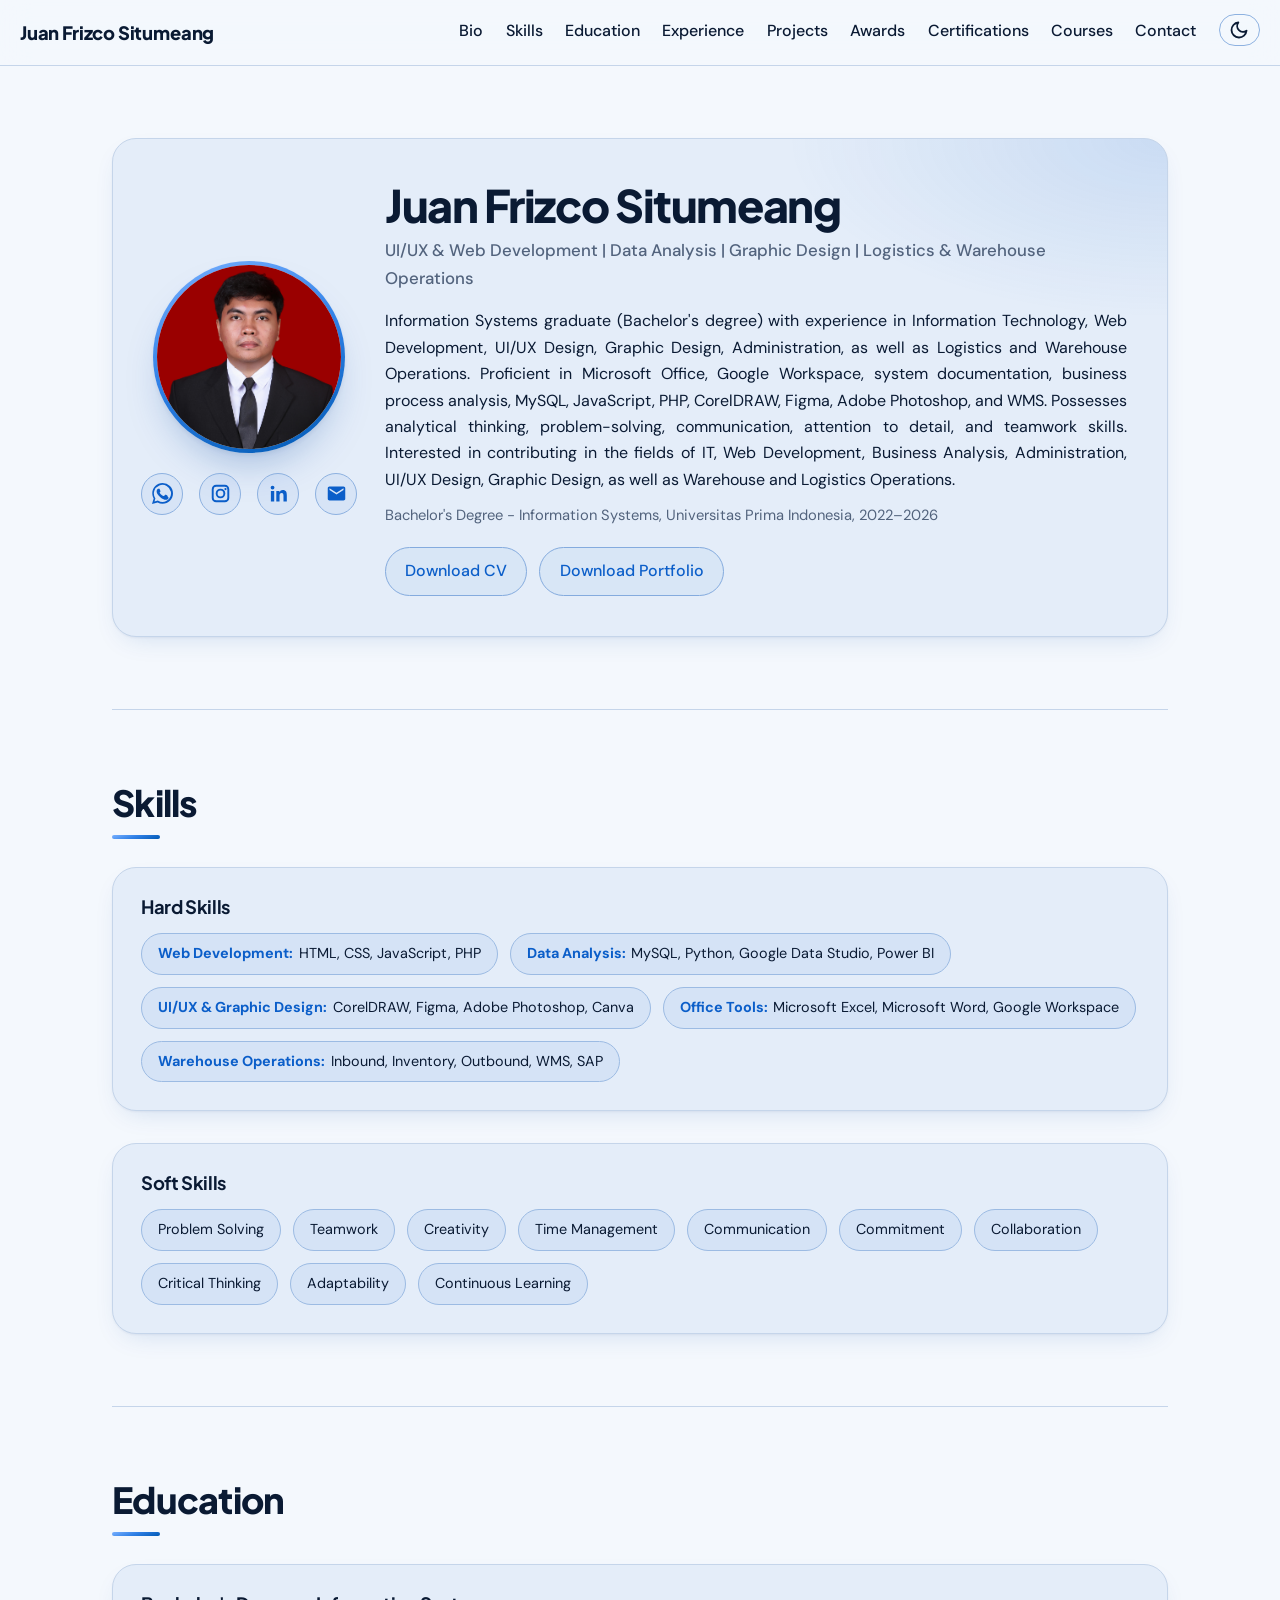
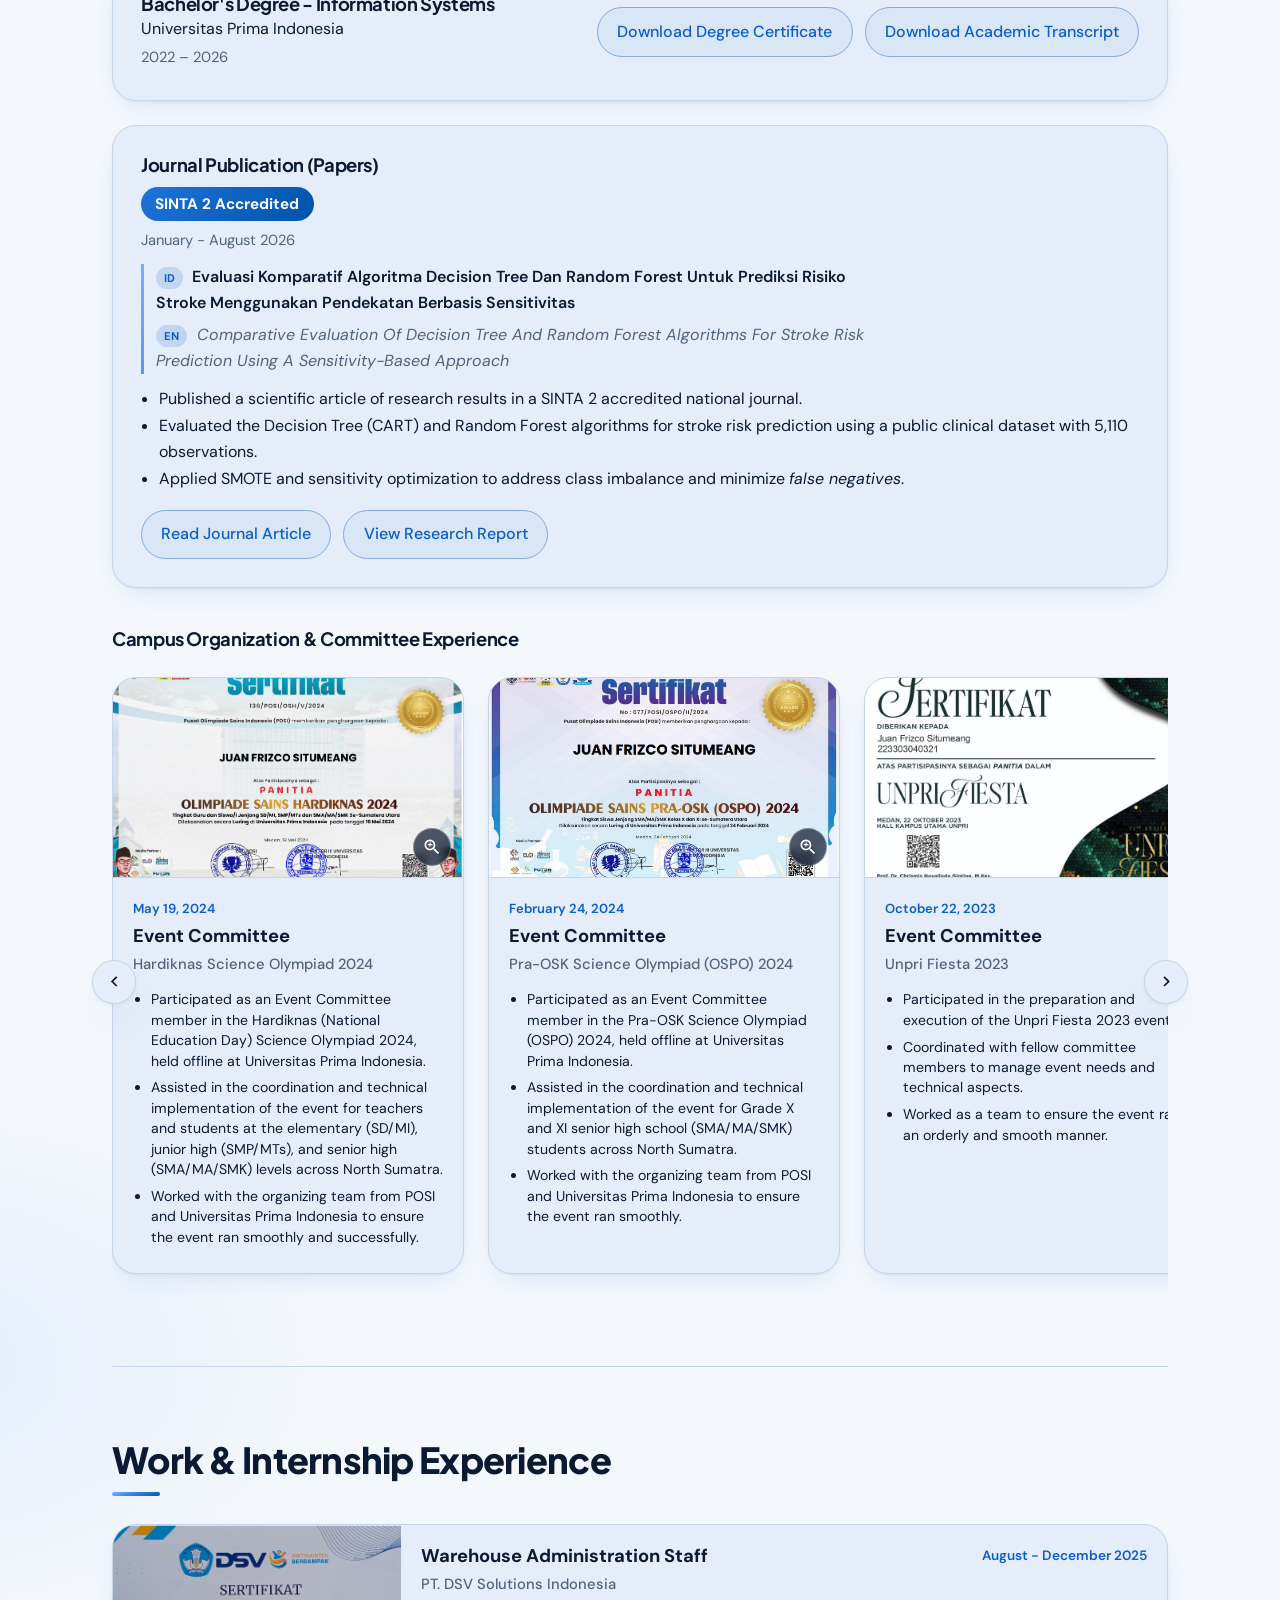
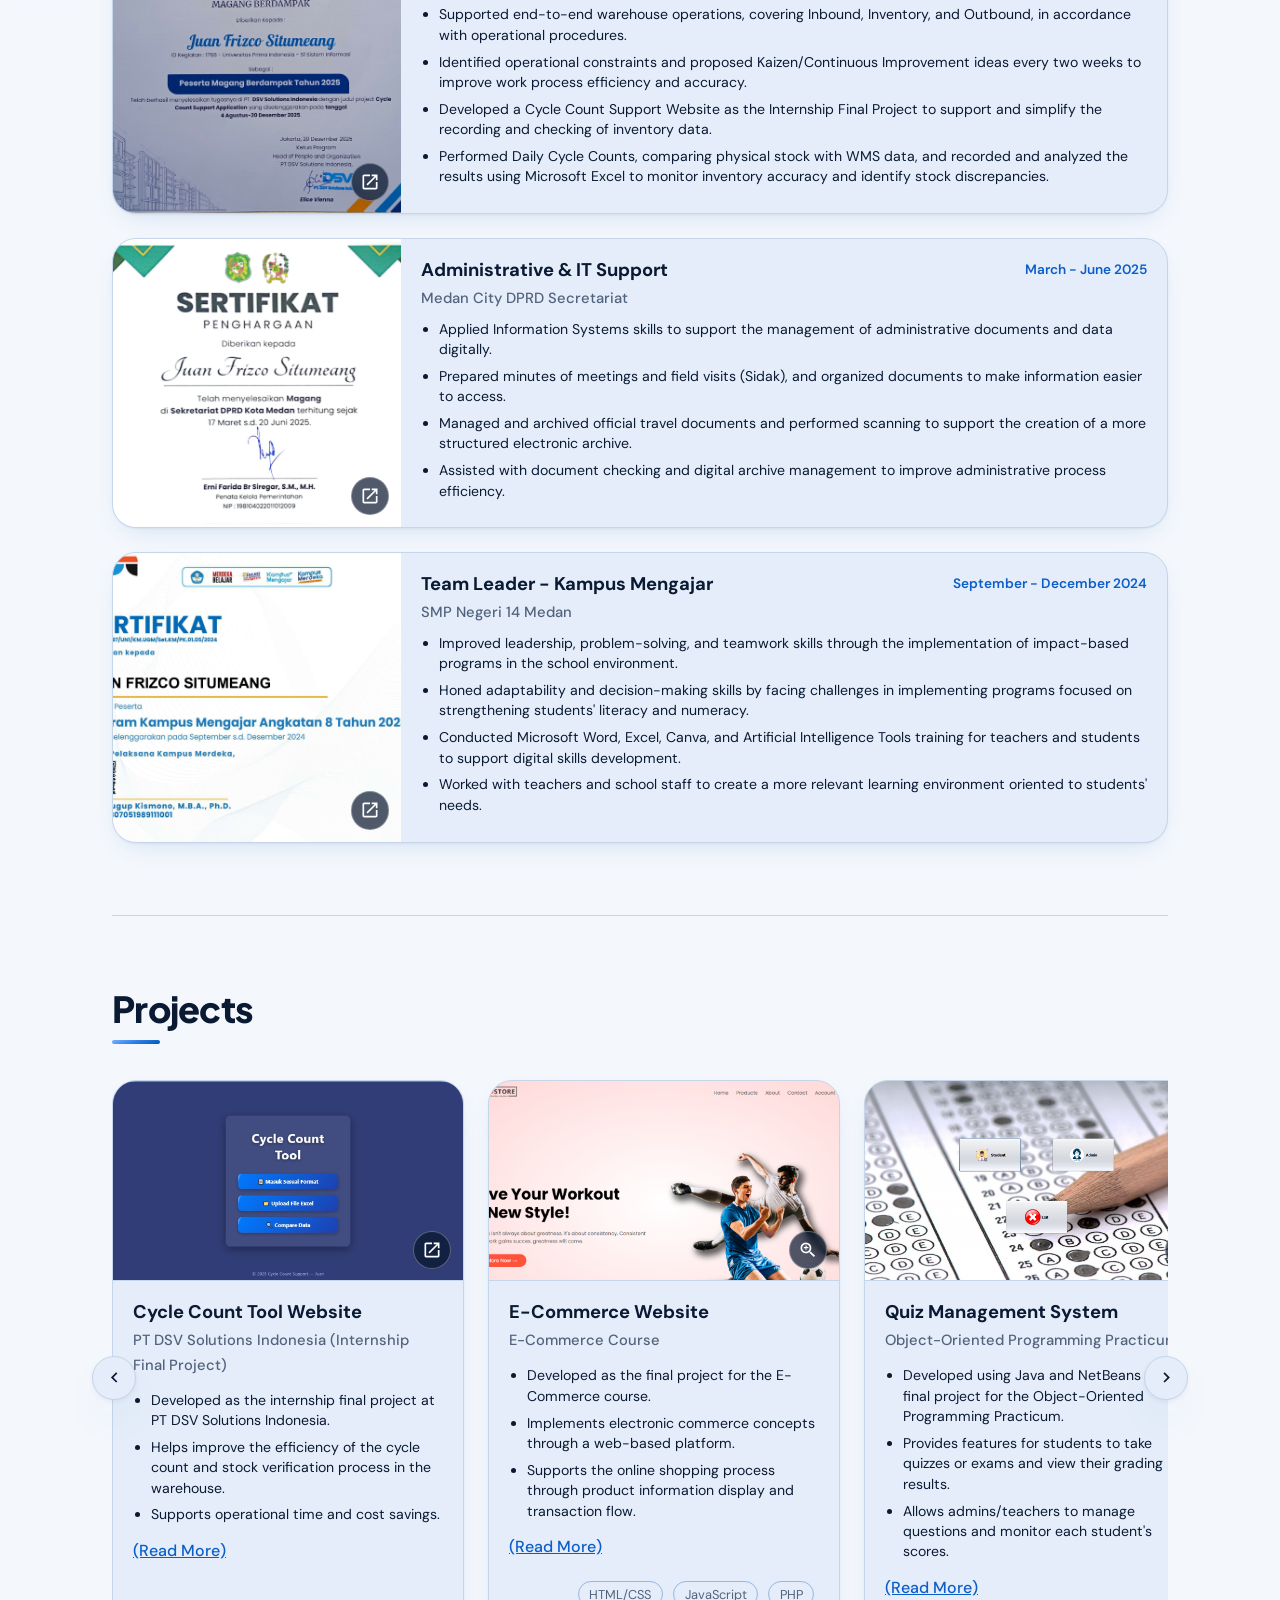
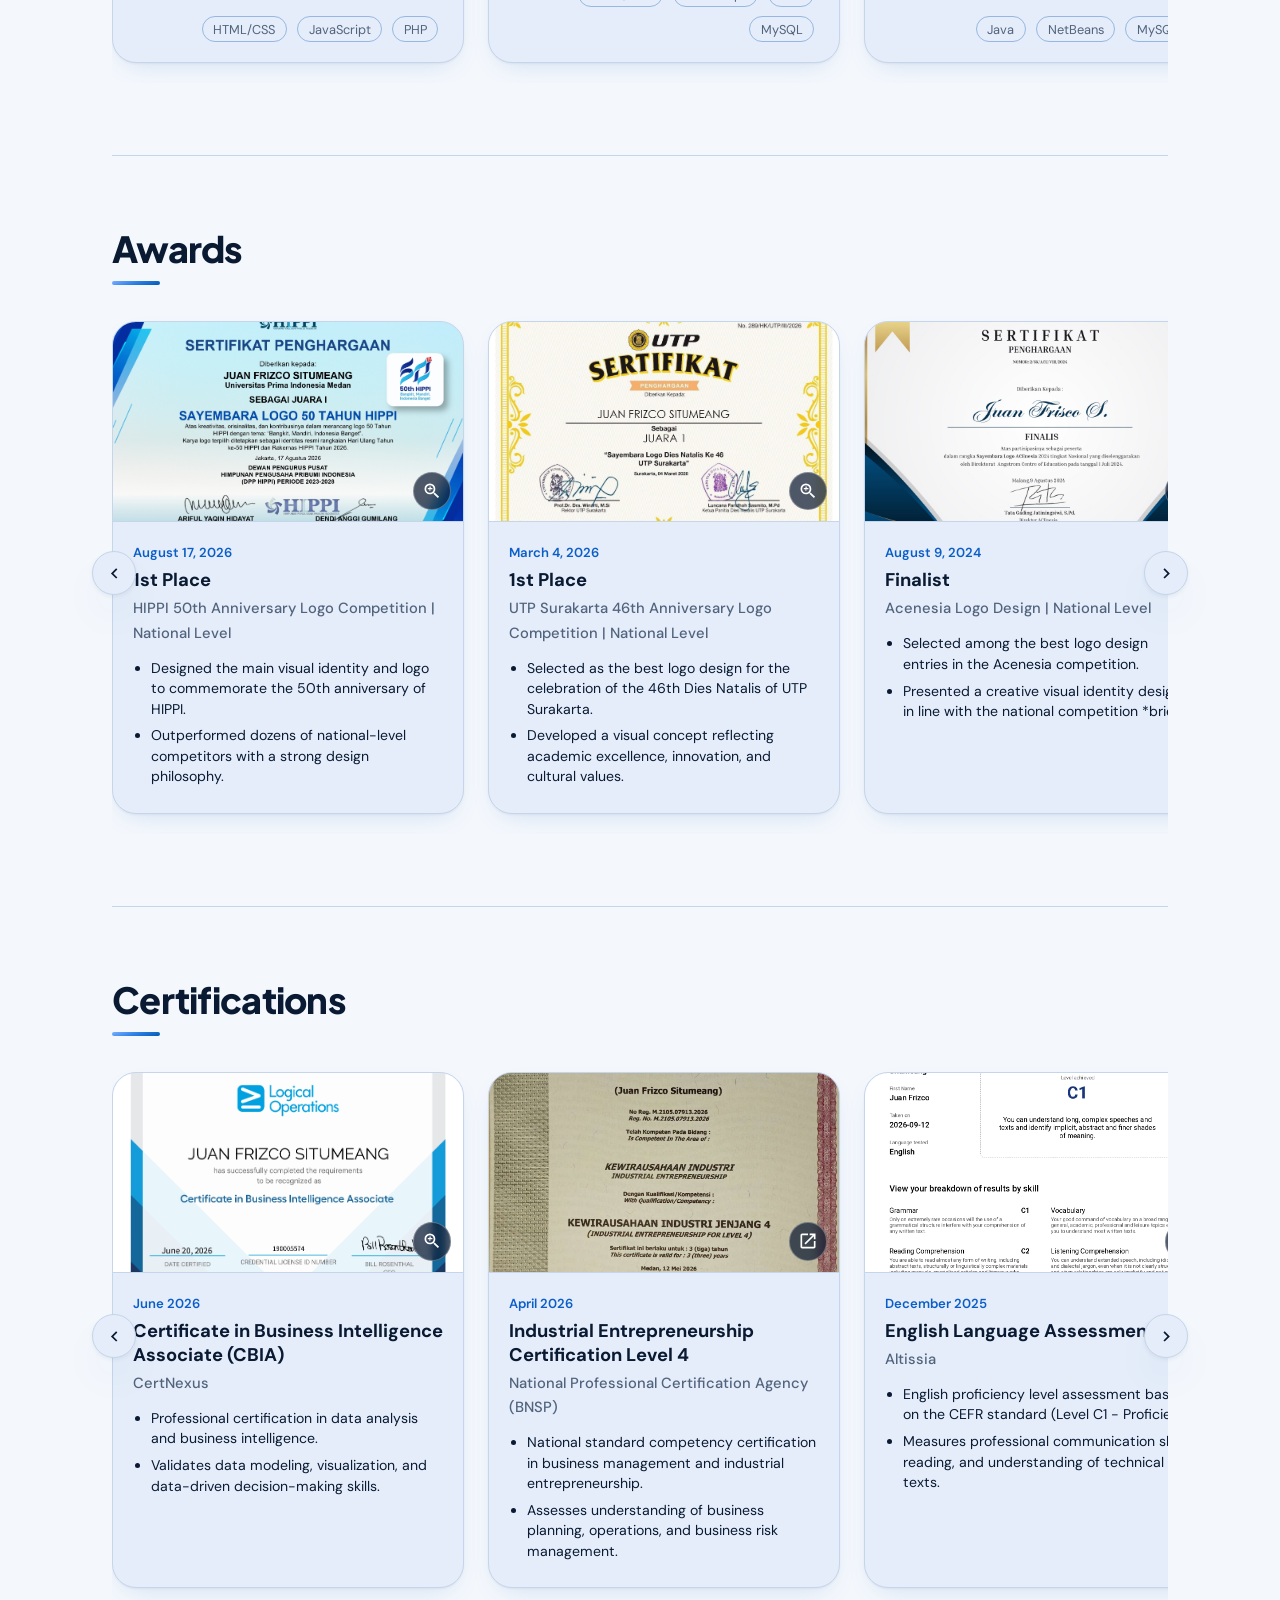
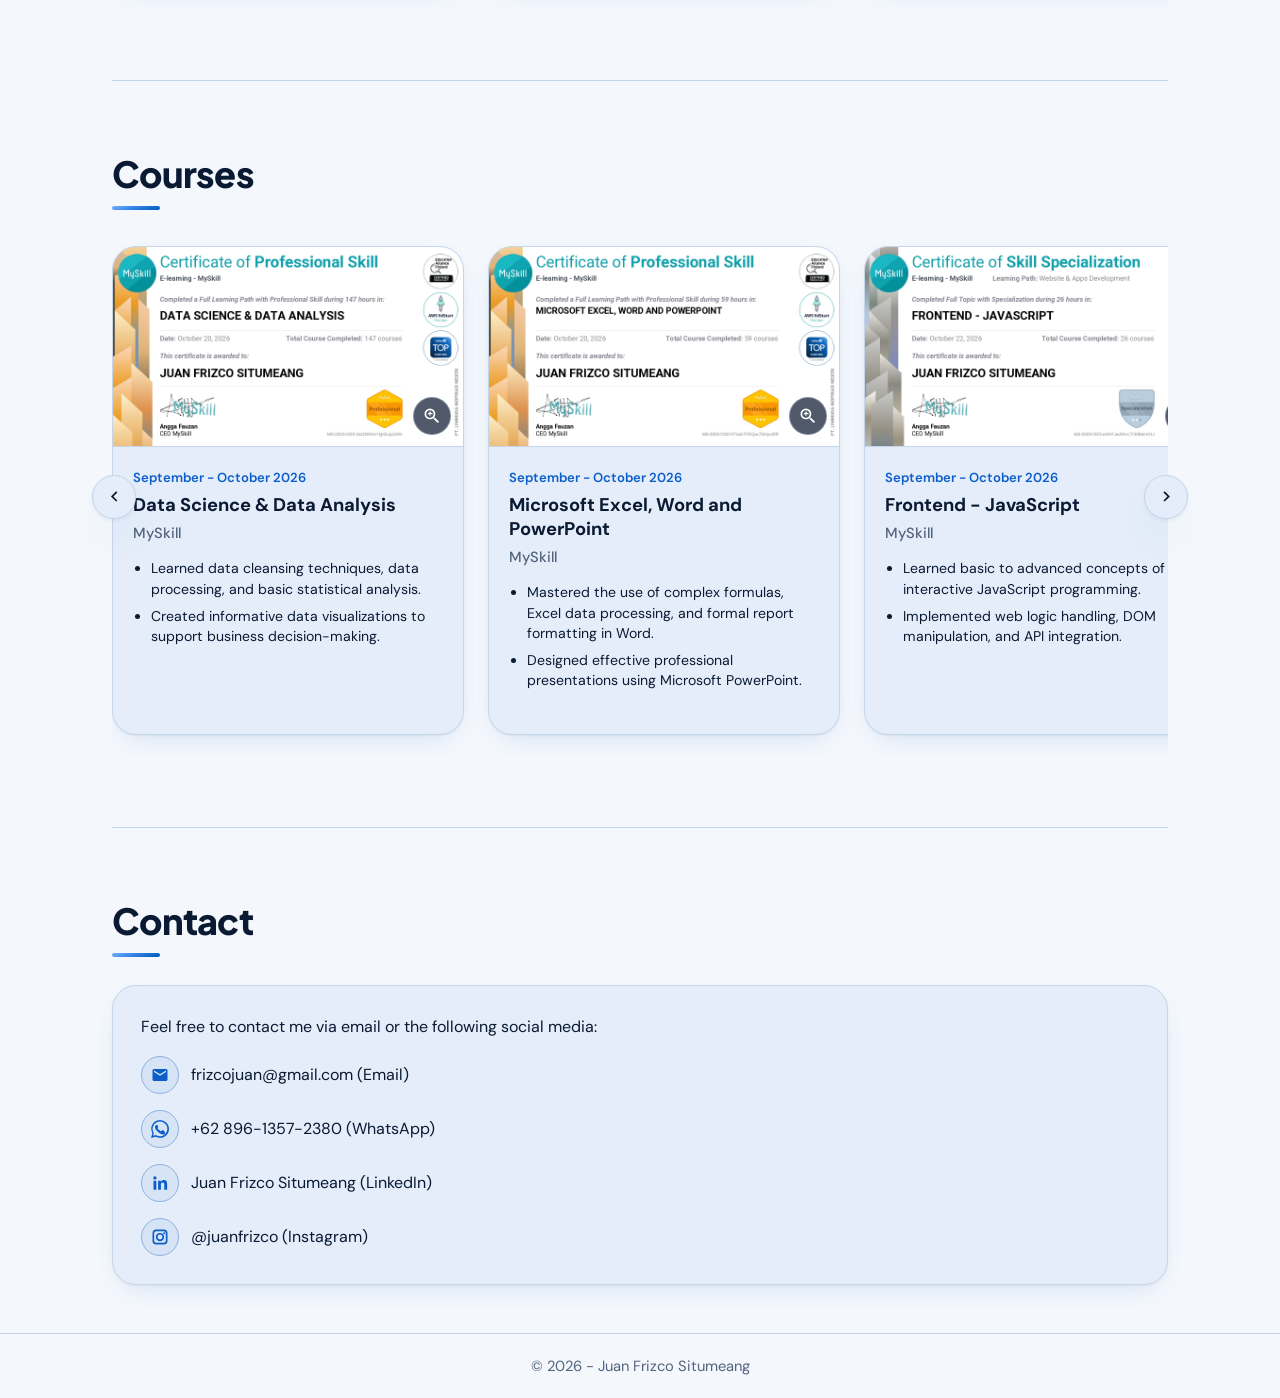
==== commit b992220b: "Update index.html" ====
--- a/index.html
+++ b/index.html
@@ -574,25 +574,6 @@
       </button>
 
       <div class="carousel-container" id="certCarousel">
-
-                <!-- Certificate 3 (With Zoom Modal) -->
-        <div class="org-card">
-          <div class="cert-img-container" onclick="openCertModal('Sertifikat/Altissia.jpg')">
-            <img src="Sertifikat/Altissia.jpg" alt="English Language Assessment - B1" class="card-cert-img" onerror="this.src='https://via.placeholder.com/400x220?text=Sertifikat+Altissia'">
-            <span class="zoom-btn" title="View full certificate">
-              <svg viewBox="0 0 24 24"><path d="M15.5 14h-.79l-.28-.27A6.471 6.471 0 0 0 16 9.5 6.5 6.5 0 1 0 9.5 16c1.61 0 3.09-.59 4.23-1.57l.27.28v.79l5 4.99L20.49 19l-4.99-5zm-6 0C7.01 14 5 11.99 5 9.5S7.01 5 9.5 5 14 7.01 14 9.5 11.99 14 9.5 14zm2.5-4h-2v2H9v-2H7V8.5h2v-2h1.5v2h2V10z"/></svg>
-            </span>
-          </div>
-          <div class="card-body">
-            <div class="card-date">September 2026</div>
-            <div class="card-title">English Language Assessment - C1</div>
-            <div class="card-subtitle">Altissia</div>
-            <ul>
-              <li>English proficiency level assessment based on the CEFR standard (Level C1 - Proficient).</li>
-              <li>Measures professional communication skills, reading, and understanding of technical texts.</li>
-            </ul>
-          </div>
-        </div>
         
         <!-- Certificate 1 (With Zoom Modal) -->
         <div class="org-card">
@@ -630,6 +611,25 @@
             <ul>
               <li>National standard competency certification in business management and industrial entrepreneurship.</li>
               <li>Assesses understanding of business planning, operations, and business risk management.</li>
+            </ul>
+          </div>
+        </div>
+
+                        <!-- Certificate 3 (With Zoom Modal) -->
+        <div class="org-card">
+          <div class="cert-img-container" onclick="openCertModal('Sertifikat/Altissia.jpg')">
+            <img src="Sertifikat/Altissia.jpg" alt="English Language Assessment - B1" class="card-cert-img" onerror="this.src='https://via.placeholder.com/400x220?text=Sertifikat+Altissia'">
+            <span class="zoom-btn" title="View full certificate">
+              <svg viewBox="0 0 24 24"><path d="M15.5 14h-.79l-.28-.27A6.471 6.471 0 0 0 16 9.5 6.5 6.5 0 1 0 9.5 16c1.61 0 3.09-.59 4.23-1.57l.27.28v.79l5 4.99L20.49 19l-4.99-5zm-6 0C7.01 14 5 11.99 5 9.5S7.01 5 9.5 5 14 7.01 14 9.5 11.99 14 9.5 14zm2.5-4h-2v2H9v-2H7V8.5h2v-2h1.5v2h2V10z"/></svg>
+            </span>
+          </div>
+          <div class="card-body">
+            <div class="card-date">December 2025</div>
+            <div class="card-title">English Language Assessment - C1</div>
+            <div class="card-subtitle">Altissia</div>
+            <ul>
+              <li>English proficiency level assessment based on the CEFR standard (Level C1 - Proficient).</li>
+              <li>Measures professional communication skills, reading, and understanding of technical texts.</li>
             </ul>
           </div>
         </div>
@@ -1016,4 +1016,4 @@
 <script src="theme.js"></script>
 
 </body>
-</html>+</html>
